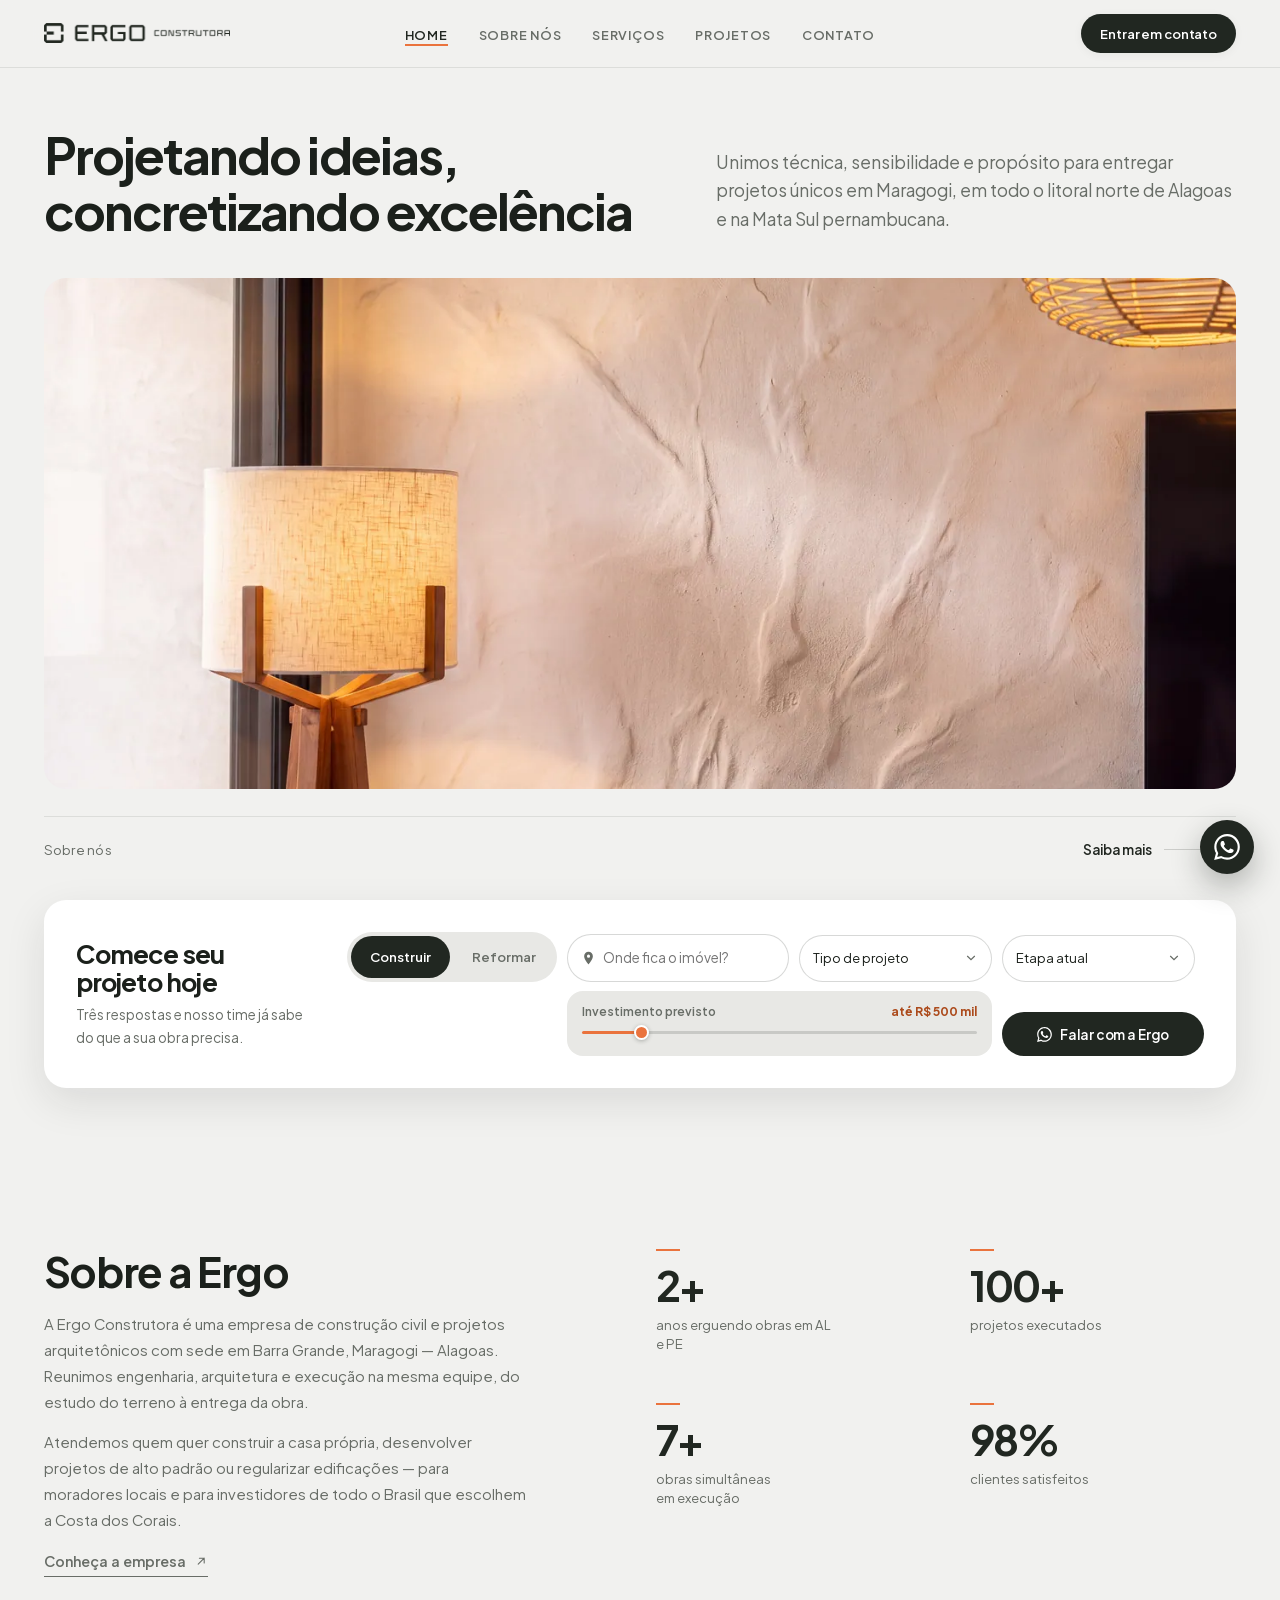
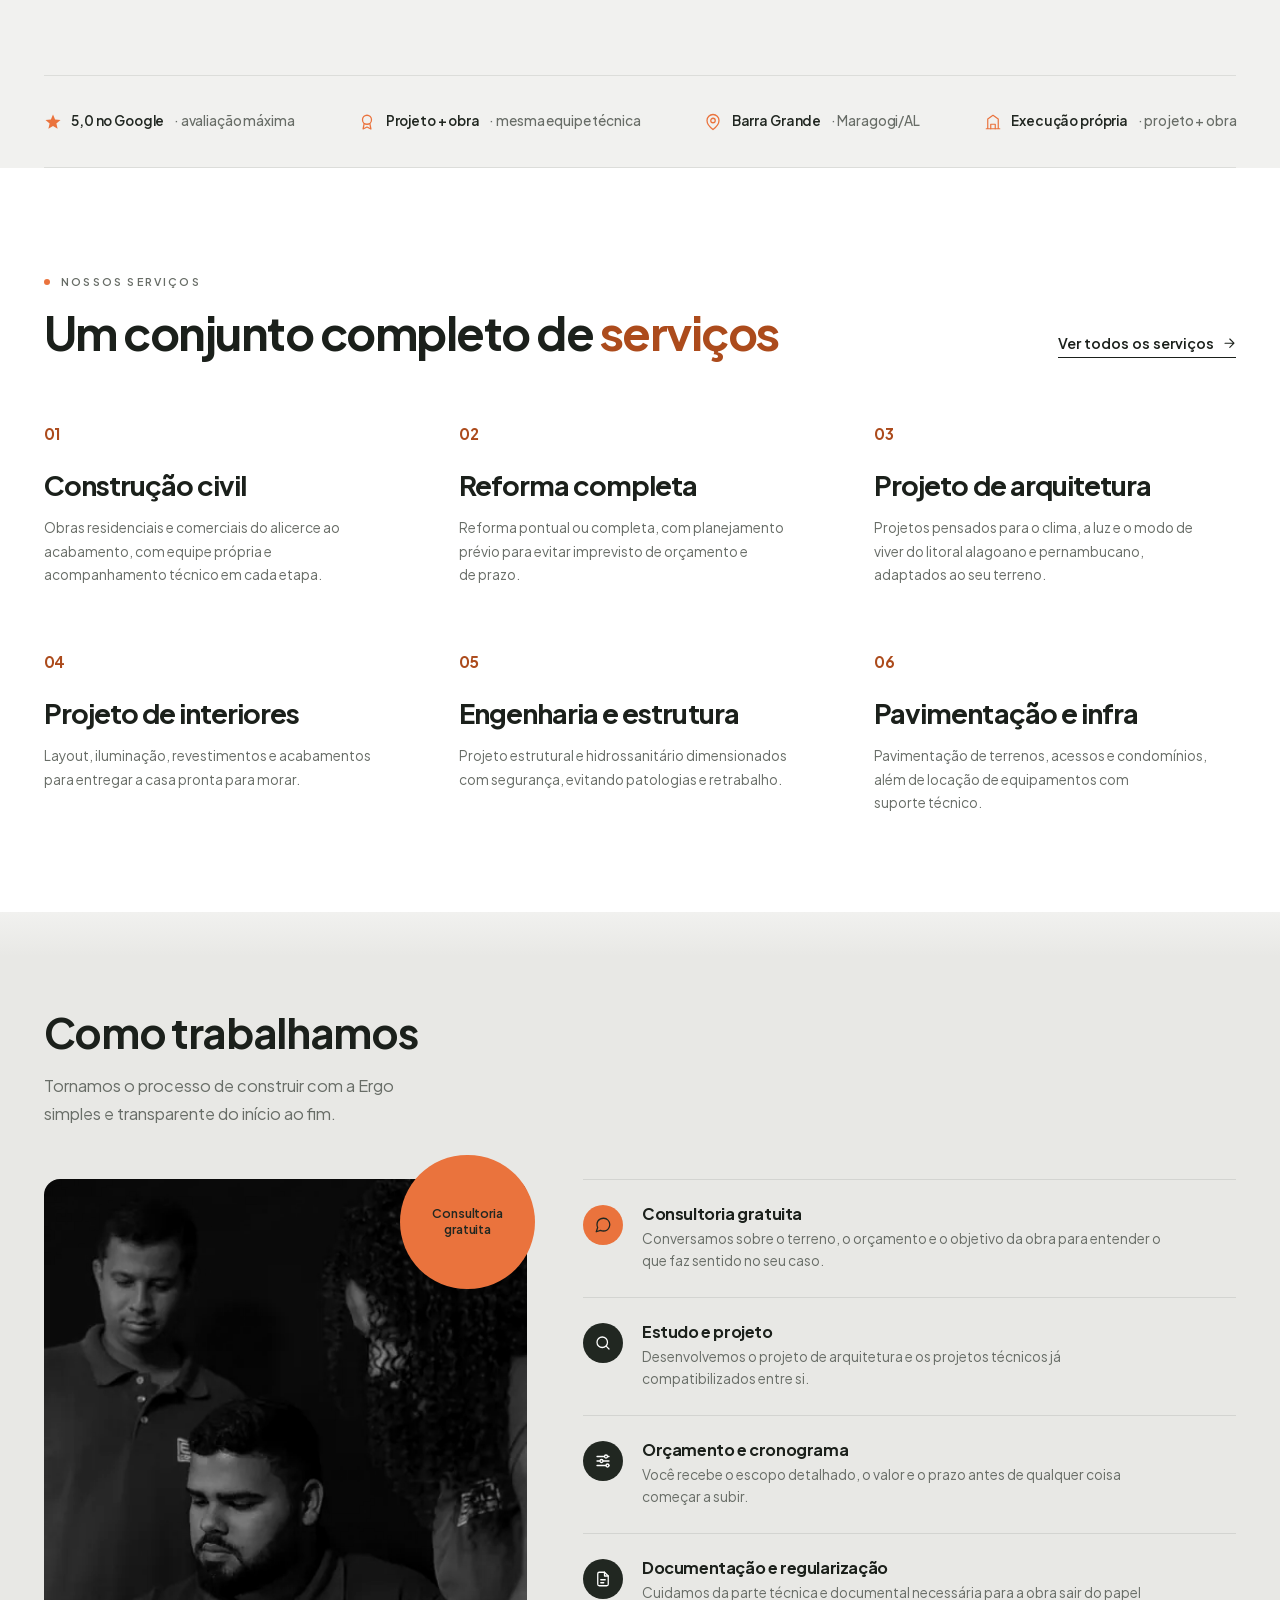
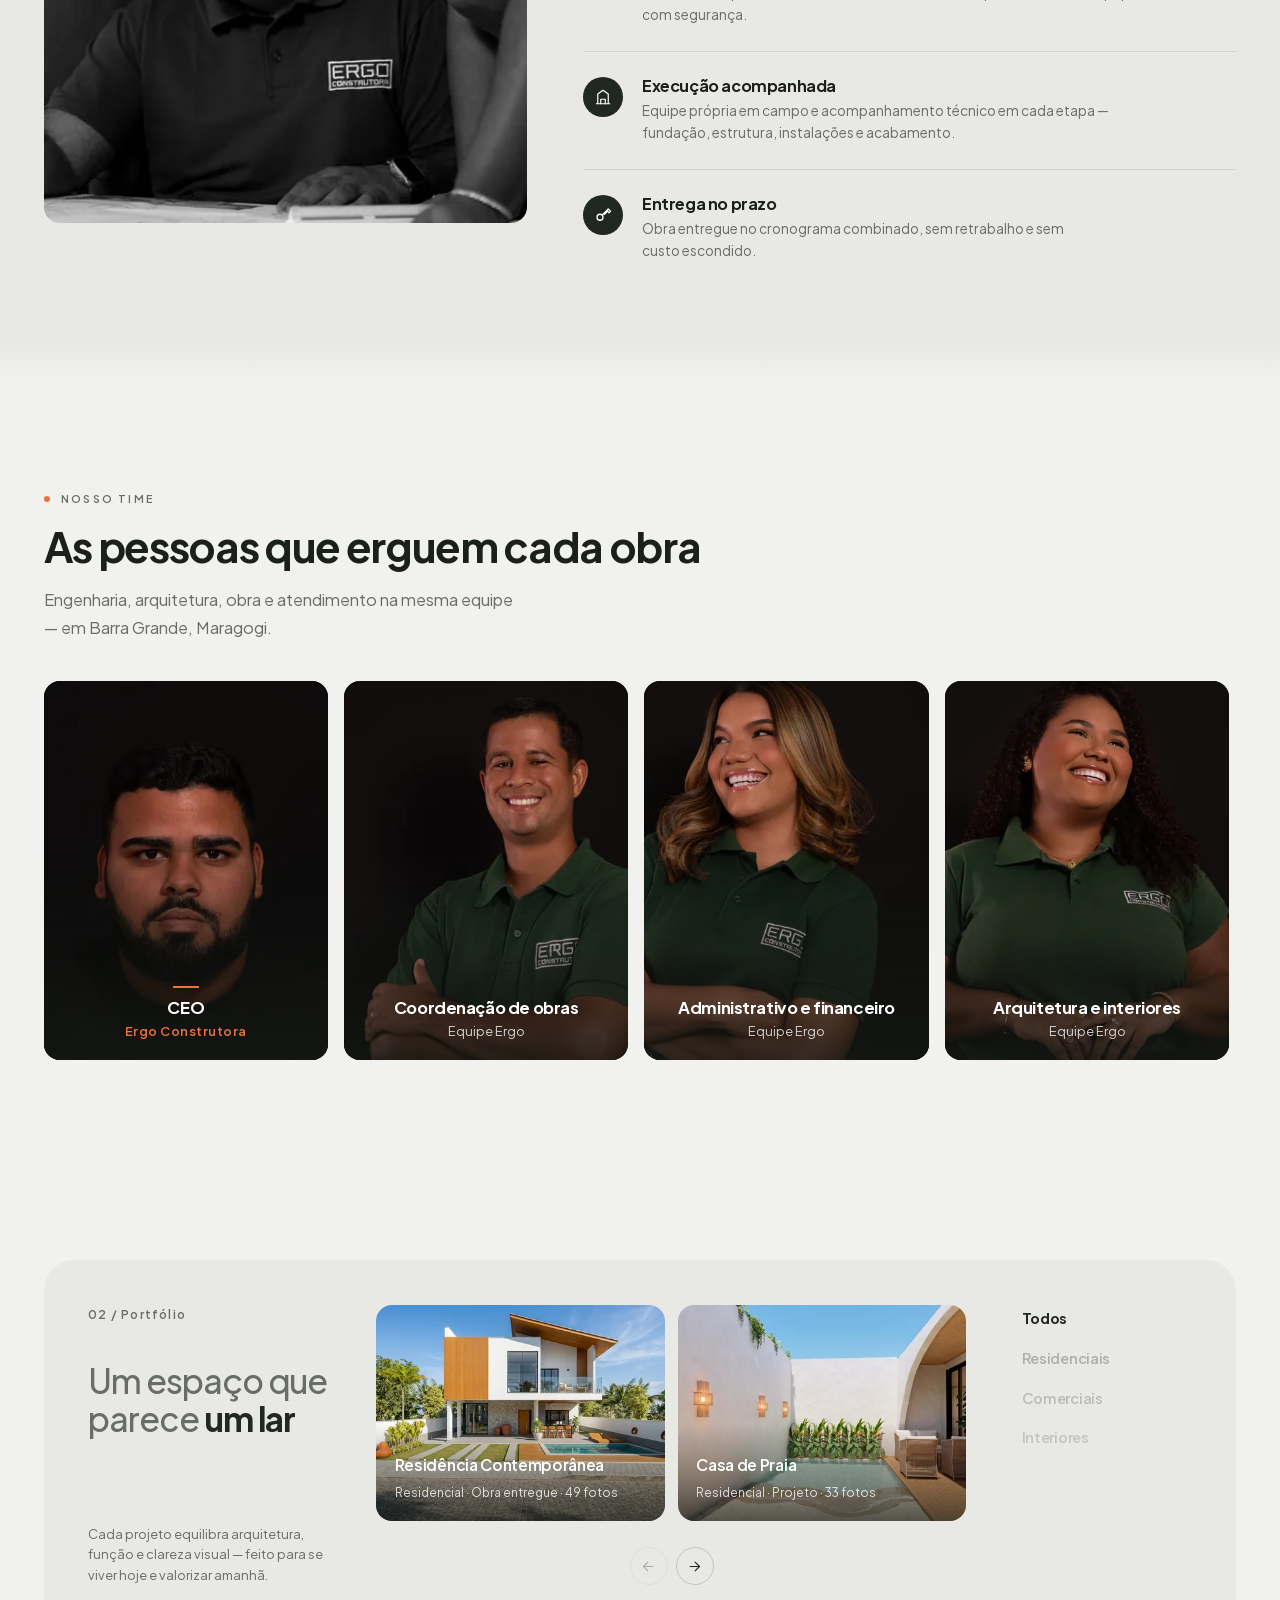
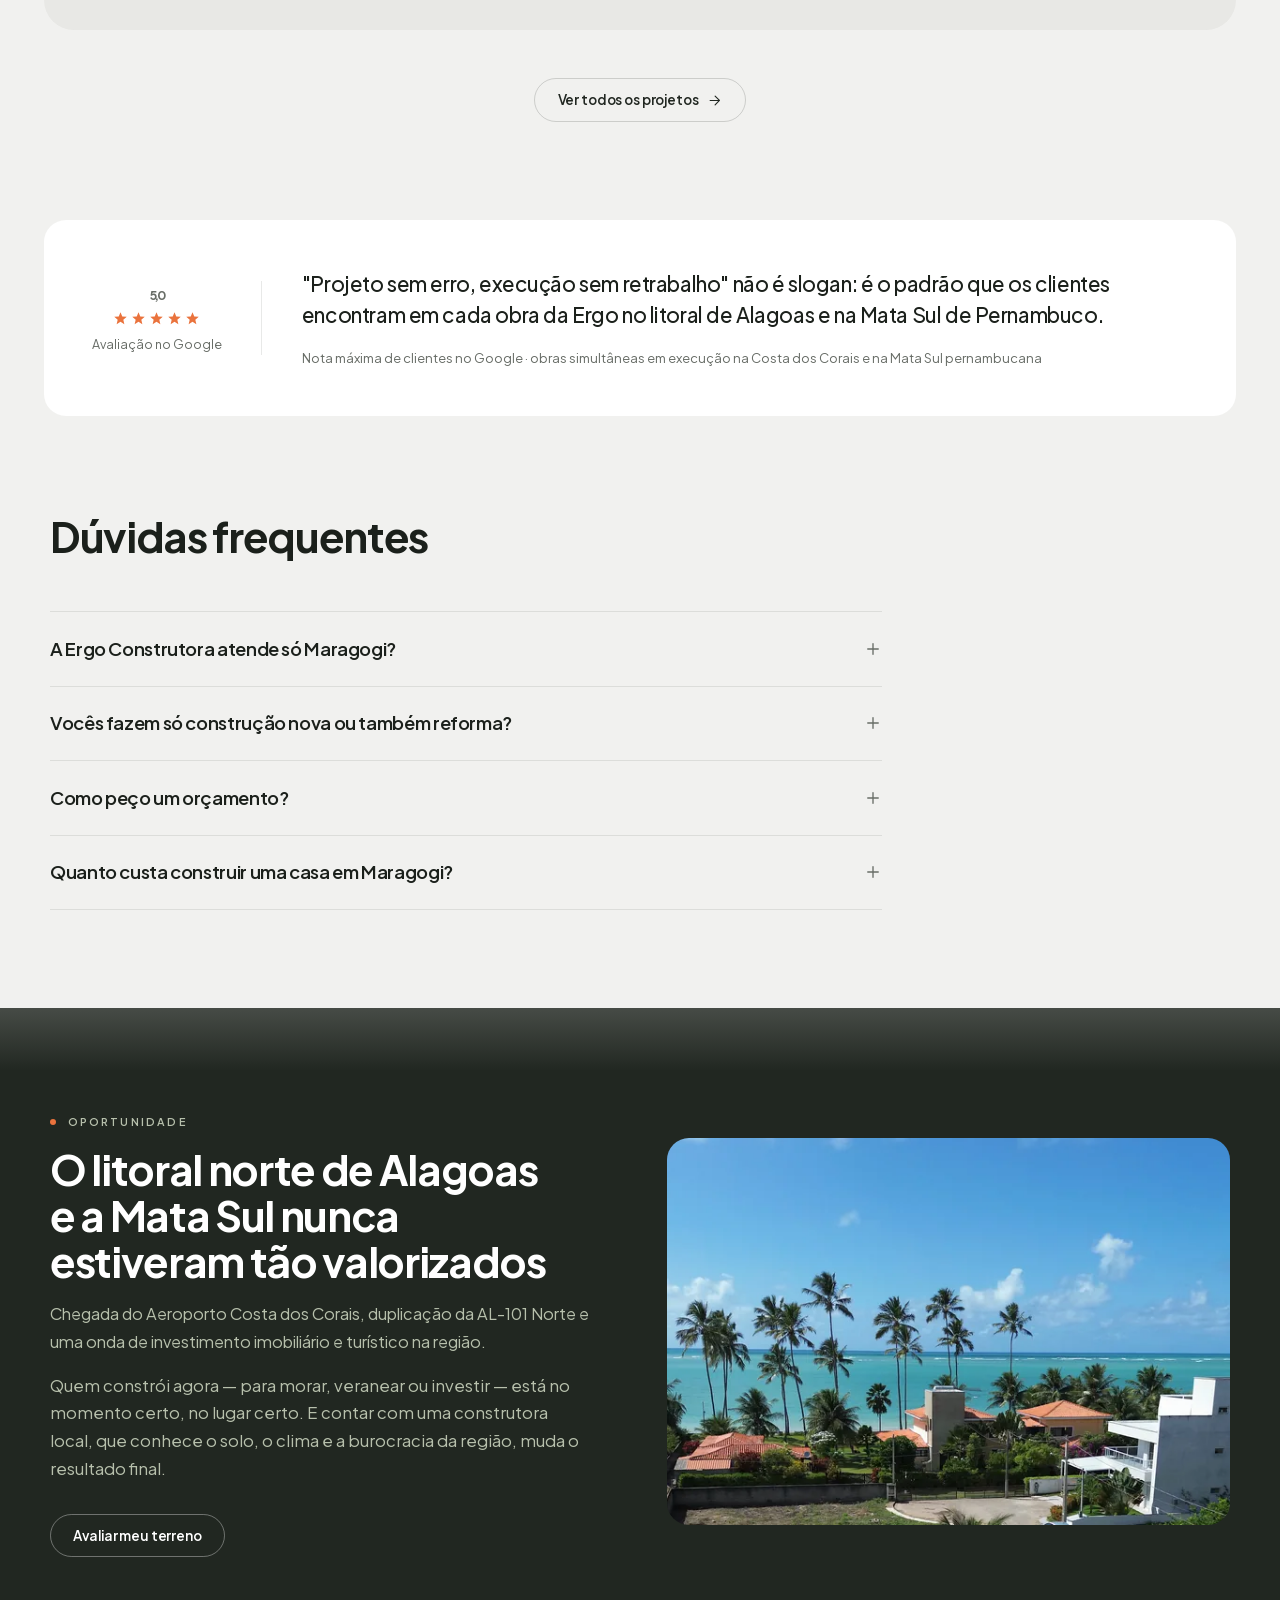
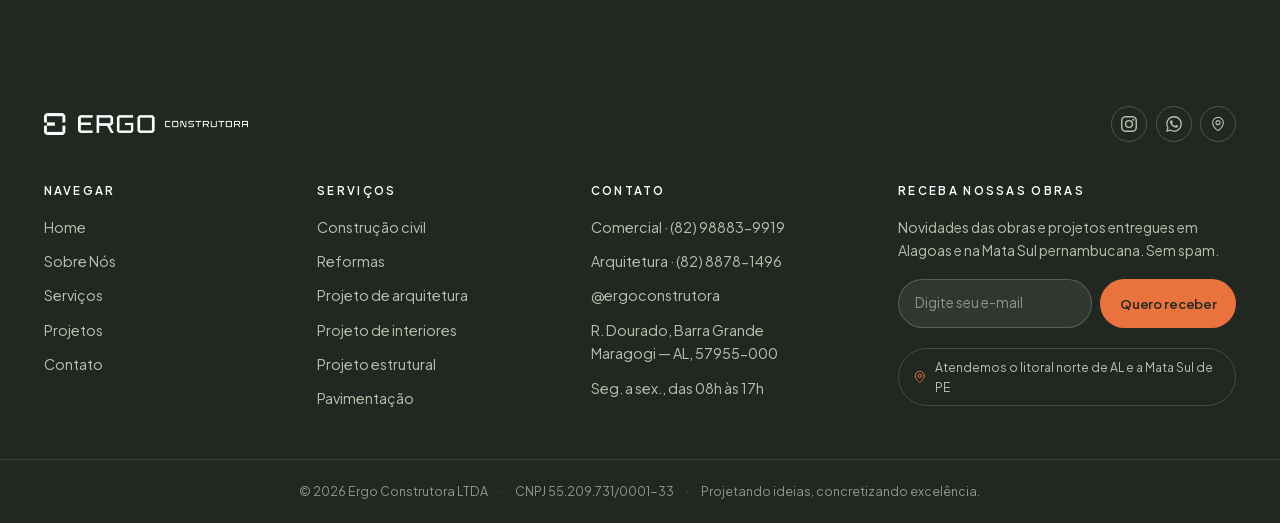
==== site/index.html @ a04a67ca "Site institucional da Ergo Construtora Site estático de 6 páginas (index, projetos, serviços, sobre-" ====
<!DOCTYPE html>
<html lang="pt-BR">
<head>
  <meta charset="utf-8">
  <meta name="viewport" content="width=device-width, initial-scale=1">
  <meta name="theme-color" content="#212721">
  <meta name="author" content="Ergo Construtora LTDA">
  <meta name="robots" content="index, follow, max-image-preview:large">
  <link rel="icon" href="assets/favicon/favicon.ico" sizes="any">
  <link rel="icon" href="assets/favicon/favicon.svg" type="image/svg+xml">
  <link rel="apple-touch-icon" href="assets/favicon/icon-180.png">
  <link rel="manifest" href="site.webmanifest">
  <link rel="preload" href="assets/fonts/jakarta-latin.woff2" as="font" type="font/woff2" crossorigin>
  <link rel="stylesheet" href="assets/css/style.css">
  <title>Ergo Construtora | Construção Civil e Reformas em Maragogi - AL</title>
  <meta name="description" content="Construtora em Maragogi: construção civil, reformas e projetos arquitetônicos no litoral norte de Alagoas e na Mata Sul pernambucana. Peça seu orçamento.">
  <link rel="canonical" href="https://www.ergoconstrutora.com.br/">

  <meta property="og:type" content="website">
  <meta property="og:locale" content="pt_BR">
  <meta property="og:site_name" content="Ergo Construtora">
  <meta property="og:title" content="Ergo Construtora | Construção Civil e Reformas em Maragogi - AL">
  <meta property="og:description" content="Construção civil, reformas e projetos arquitetônicos em Maragogi, na Costa dos Corais e na Mata Sul pernambucana.">
  <meta property="og:url" content="https://www.ergoconstrutora.com.br/">
  <meta property="og:image" content="https://www.ergoconstrutora.com.br/assets/img/og-ergo-construtora.jpg">
  <meta property="og:image:width" content="1200">
  <meta property="og:image:height" content="630">
  <meta name="twitter:card" content="summary_large_image">
  <meta name="twitter:title" content="Ergo Construtora | Construção Civil e Reformas em Maragogi - AL">
  <meta name="twitter:description" content="Construção civil, reformas e projetos em Maragogi, no litoral norte de Alagoas e na Mata Sul pernambucana.">
  <meta name="twitter:image" content="https://www.ergoconstrutora.com.br/assets/img/og-ergo-construtora.jpg">

  <link rel="preload" as="image" fetchpriority="high"
        href="assets/img/hero/hero-principal-2000.webp"
        imagesrcset="assets/img/hero/hero-principal-2000.webp 2000w, assets/img/hero/hero-principal-1400.webp 1400w, assets/img/hero/hero-principal-900.webp 900w"
        imagesizes="100vw">

  <script type="application/ld+json">
  {
    "@context": "https://schema.org",
    "@graph": [
      {
        "@type": "GeneralContractor",
        "@id": "https://www.ergoconstrutora.com.br/#organizacao",
        "name": "Ergo Construtora",
        "legalName": "Ergo Construtora LTDA",
        "alternateName": "Ergo Construtora Maragogi",
        "description": "Construtora em Maragogi/AL especializada em construção civil, reformas, pavimentação e projetos de arquitetura, interiores, estrutural e hidrossanitário no litoral norte de Alagoas e na Mata Sul pernambucana.",
        "url": "https://www.ergoconstrutora.com.br/",
        "logo": "https://www.ergoconstrutora.com.br/assets/img/logo-ergo-verde.png",
        "image": "https://www.ergoconstrutora.com.br/assets/img/og-ergo-construtora.jpg",
        "telephone": "+5582988839919",
        "slogan": "Projetando ideias, concretizando excelência.",
        "priceRange": "$$",
        "currenciesAccepted": "BRL",
        "address": {
          "@type": "PostalAddress",
          "streetAddress": "R. Dourado, Barra Grande",
          "addressLocality": "Maragogi",
          "addressRegion": "AL",
          "postalCode": "57955-000",
          "addressCountry": "BR"
        },
        "geo": { "@type": "GeoCoordinates", "latitude": -8.9846244, "longitude": -35.1926247 },
        "hasMap": "https://www.google.com/maps/place/Ergo+Construtora/@-8.9846244,-35.1926247,17z",
        "openingHoursSpecification": [{
          "@type": "OpeningHoursSpecification",
          "dayOfWeek": ["Monday", "Tuesday", "Wednesday", "Thursday", "Friday"],
          "opens": "08:00", "closes": "17:00"
        }],
        "sameAs": ["https://www.instagram.com/ergoconstrutora/"],
        "areaServed": [
          { "@type": "City", "name": "Maragogi" },
          { "@type": "City", "name": "São Miguel dos Milagres" },
          { "@type": "City", "name": "Japaratinga" },
          { "@type": "City", "name": "Barreiros" },
          { "@type": "City", "name": "São José da Coroa Grande" },
          { "@type": "City", "name": "Tamandaré" },
          { "@type": "AdministrativeArea", "name": "Litoral Norte de Alagoas — Costa dos Corais" },
          { "@type": "AdministrativeArea", "name": "Mata Sul de Pernambuco" }
        ],
        "aggregateRating": { "@type": "AggregateRating", "ratingValue": "5", "reviewCount": "1", "bestRating": "5" },
        "hasOfferCatalog": {
          "@type": "OfferCatalog",
          "name": "Serviços da Ergo Construtora",
          "itemListElement": [
            { "@type": "Offer", "itemOffered": { "@type": "Service", "name": "Construção civil em Maragogi" } },
            { "@type": "Offer", "itemOffered": { "@type": "Service", "name": "Reforma residencial e comercial" } },
            { "@type": "Offer", "itemOffered": { "@type": "Service", "name": "Projeto de arquitetura" } },
            { "@type": "Offer", "itemOffered": { "@type": "Service", "name": "Projeto de interiores" } },
            { "@type": "Offer", "itemOffered": { "@type": "Service", "name": "Projeto estrutural" } },
            { "@type": "Offer", "itemOffered": { "@type": "Service", "name": "Projeto hidrossanitário" } },
            { "@type": "Offer", "itemOffered": { "@type": "Service", "name": "Pavimentação" } },
            { "@type": "Offer", "itemOffered": { "@type": "Service", "name": "Locação de equipamentos" } }
          ]
        }
      },
      {
        "@type": "WebSite",
        "@id": "https://www.ergoconstrutora.com.br/#site",
        "url": "https://www.ergoconstrutora.com.br/",
        "name": "Ergo Construtora",
        "inLanguage": "pt-BR",
        "publisher": { "@id": "https://www.ergoconstrutora.com.br/#organizacao" }
      },
      {
        "@type": "FAQPage",
        "mainEntity": [
          {
            "@type": "Question",
            "name": "A Ergo Construtora atende só Maragogi?",
            "acceptedAnswer": { "@type": "Answer", "text": "Nossa base é em Barra Grande, Maragogi - AL, e atuamos em toda a região do litoral norte de Alagoas e da Mata Sul pernambucana / Costa dos Corais, atendendo moradores locais e investidores de fora do estado." }
          },
          {
            "@type": "Question",
            "name": "Vocês fazem só construção nova ou também reforma?",
            "acceptedAnswer": { "@type": "Answer", "text": "Fazemos os dois: construção civil do zero e reforma (pontual ou completa), além de projetos de arquitetura, interiores, estrutural e hidrossanitário." }
          },
          {
            "@type": "Question",
            "name": "Como peço um orçamento para construir em Maragogi?",
            "acceptedAnswer": { "@type": "Answer", "text": "É só chamar no WhatsApp pelo botão do site ou no Instagram @ergoconstrutora que nosso time comercial atende diretamente, sem intermediários." }
          }
        ]
      }
    ]
  }
  </script>
</head>

<body>
  <svg xmlns="http://www.w3.org/2000/svg" style="display:none" aria-hidden="true" focusable="false">
  <symbol id="i-wa" viewBox="0 0 24 24"><path fill="currentColor" d="M17.47 14.38c-.3-.15-1.75-.86-2.02-.96-.27-.1-.47-.15-.67.15-.2.3-.77.96-.94 1.16-.17.2-.35.22-.64.07-.3-.15-1.25-.46-2.39-1.47-.88-.79-1.48-1.76-1.65-2.06-.17-.3-.02-.46.13-.61.13-.13.3-.35.45-.52.15-.17.2-.3.3-.5.1-.2.05-.37-.02-.52-.08-.15-.67-1.6-.92-2.2-.24-.58-.49-.5-.67-.51h-.57c-.2 0-.52.07-.79.37-.27.3-1.04 1.01-1.04 2.47s1.06 2.86 1.21 3.06c.15.2 2.1 3.2 5.08 4.49.71.3 1.26.49 1.69.63.71.22 1.36.19 1.87.12.57-.09 1.75-.72 2-1.41.25-.69.25-1.28.17-1.41-.07-.13-.27-.2-.57-.35M12.05 21.8h-.02a9.8 9.8 0 0 1-4.99-1.37l-.36-.21-3.71.97.99-3.62-.23-.37a9.79 9.79 0 0 1-1.5-5.22c0-5.4 4.4-9.8 9.82-9.8 2.62 0 5.08 1.03 6.93 2.88a9.74 9.74 0 0 1 2.87 6.93c0 5.41-4.4 9.81-9.8 9.81M20.52 3.45A11.68 11.68 0 0 0 12.05 0C5.55 0 .27 5.28.26 11.77c0 2.07.54 4.1 1.57 5.88L.16 24l6.5-1.7a11.74 11.74 0 0 0 5.39 1.37h.01c6.5 0 11.78-5.28 11.79-11.77 0-3.15-1.22-6.1-3.44-8.33"/></symbol>
  <symbol id="i-ig" viewBox="0 0 24 24"><path fill="currentColor" d="M12 2.16c3.2 0 3.58.01 4.85.07 1.17.05 1.8.25 2.23.41.56.22.96.48 1.38.9.42.42.68.82.9 1.38.16.42.36 1.06.41 2.23.06 1.27.07 1.65.07 4.85s-.01 3.58-.07 4.85c-.05 1.17-.25 1.8-.41 2.23-.22.56-.48.96-.9 1.38-.42.42-.82.68-1.38.9-.42.16-1.06.36-2.23.41-1.27.06-1.65.07-4.85.07s-3.58-.01-4.85-.07c-1.17-.05-1.8-.25-2.23-.41-.56-.22-.96-.48-1.38-.9-.42-.42-.68-.82-.9-1.38-.16-.42-.36-1.06-.41-2.23-.06-1.27-.07-1.65-.07-4.85s.01-3.58.07-4.85c.05-1.17.25-1.8.41-2.23.22-.56.48-.96.9-1.38.42-.42.82-.68 1.38-.9.42-.16 1.06-.36 2.23-.41 1.27-.06 1.65-.07 4.85-.07M12 0C8.74 0 8.33.01 7.05.07c-1.28.06-2.15.26-2.91.56-.79.3-1.46.72-2.13 1.38A5.9 5.9 0 0 0 .63 4.14c-.3.76-.5 1.63-.56 2.91C.01 8.33 0 8.74 0 12s.01 3.67.07 4.95c.06 1.28.26 2.15.56 2.91.3.79.72 1.46 1.38 2.13a5.9 5.9 0 0 0 2.13 1.38c.76.3 1.63.5 2.91.56C8.33 23.99 8.74 24 12 24s3.67-.01 4.95-.07c1.28-.06 2.15-.26 2.91-.56.79-.3 1.46-.72 2.13-1.38a5.9 5.9 0 0 0 1.38-2.13c.3-.76.5-1.63.56-2.91.06-1.28.07-1.69.07-4.95s-.01-3.67-.07-4.95c-.06-1.28-.26-2.15-.56-2.91a5.9 5.9 0 0 0-1.38-2.13A5.9 5.9 0 0 0 19.86.63c-.76-.3-1.63-.5-2.91-.56C15.67.01 15.26 0 12 0m0 5.84a6.16 6.16 0 1 0 0 12.32 6.16 6.16 0 0 0 0-12.32m0 10.16a4 4 0 1 1 0-8 4 4 0 0 1 0 8m7.85-10.4a1.44 1.44 0 1 1-2.88 0 1.44 1.44 0 0 1 2.88 0"/></symbol>
  <symbol id="i-pin" viewBox="0 0 24 24" fill="none" stroke="currentColor" stroke-width="1.7" stroke-linecap="round" stroke-linejoin="round"><path d="M20 10c0 6-8 12-8 12s-8-6-8-12a8 8 0 0 1 16 0Z"/><circle cx="12" cy="10" r="3"/></symbol>
  <symbol id="i-fone" viewBox="0 0 24 24" fill="none" stroke="currentColor" stroke-width="1.7" stroke-linecap="round" stroke-linejoin="round"><path d="M22 16.9v3a2 2 0 0 1-2.2 2 19.8 19.8 0 0 1-8.6-3.1 19.5 19.5 0 0 1-6-6A19.8 19.8 0 0 1 2.1 4.2 2 2 0 0 1 4.1 2h3a2 2 0 0 1 2 1.7c.1 1 .4 1.9.7 2.8a2 2 0 0 1-.5 2.1L8.1 9.9a16 16 0 0 0 6 6l1.3-1.3a2 2 0 0 1 2.1-.4c.9.3 1.8.6 2.8.7a2 2 0 0 1 1.7 2Z"/></symbol>
  <symbol id="i-clock" viewBox="0 0 24 24" fill="none" stroke="currentColor" stroke-width="1.7" stroke-linecap="round" stroke-linejoin="round"><circle cx="12" cy="12" r="9"/><path d="M12 7v5l3 2"/></symbol>
  <symbol id="i-star" viewBox="0 0 24 24"><path fill="currentColor" d="m12 17.3-6.16 3.7 1.64-7L2 9.24l7.19-.61L12 2l2.81 6.63 7.19.61-5.48 4.76 1.64 7z"/></symbol>
  <symbol id="i-check" viewBox="0 0 24 24" fill="none" stroke="currentColor" stroke-width="2" stroke-linecap="round" stroke-linejoin="round"><path d="M20 6 9 17l-5-5"/></symbol>
  <symbol id="i-arrow" viewBox="0 0 24 24" fill="none" stroke="currentColor" stroke-width="1.8" stroke-linecap="round" stroke-linejoin="round"><path d="M5 12h14m-6-7 7 7-7 7"/></symbol>
  <symbol id="i-arrow-up" viewBox="0 0 24 24" fill="none" stroke="currentColor" stroke-width="1.8" stroke-linecap="round" stroke-linejoin="round"><path d="M7 17 17 7M9 7h8v8"/></symbol>
  <symbol id="i-left" viewBox="0 0 24 24" fill="none" stroke="currentColor" stroke-width="1.8" stroke-linecap="round" stroke-linejoin="round"><path d="M19 12H5m6-7-7 7 7 7"/></symbol>
  <symbol id="i-right" viewBox="0 0 24 24" fill="none" stroke="currentColor" stroke-width="1.8" stroke-linecap="round" stroke-linejoin="round"><path d="M5 12h14m-6-7 7 7-7 7"/></symbol>
  <symbol id="i-close" viewBox="0 0 24 24" fill="none" stroke="currentColor" stroke-width="1.8" stroke-linecap="round"><path d="M18 6 6 18M6 6l12 12"/></symbol>
  <symbol id="i-plus" viewBox="0 0 24 24" fill="none" stroke="currentColor" stroke-width="1.8" stroke-linecap="round"><path d="M12 5v14M5 12h14"/></symbol>
  <symbol id="i-obra" viewBox="0 0 24 24" fill="none" stroke="currentColor" stroke-width="1.6" stroke-linecap="round" stroke-linejoin="round"><path d="M3 21h18M5 21V8l7-5 7 5v13"/><path d="M9 21v-6h6v6"/></symbol>
  <symbol id="i-reforma" viewBox="0 0 24 24" fill="none" stroke="currentColor" stroke-width="1.6" stroke-linecap="round" stroke-linejoin="round"><path d="M14.7 6.3a4 4 0 0 1 5.3 5.3l-8.4 8.4-4-4Z"/><path d="m3 21 3-1-2-2Z"/><path d="m15 9 1.5 1.5"/></symbol>
  <symbol id="i-arq" viewBox="0 0 24 24" fill="none" stroke="currentColor" stroke-width="1.6" stroke-linecap="round" stroke-linejoin="round"><path d="M3 20h18M6 20V9l6-5 6 5v11"/><path d="M10 20v-5h4v5M9 12h6"/></symbol>
  <symbol id="i-interior" viewBox="0 0 24 24" fill="none" stroke="currentColor" stroke-width="1.6" stroke-linecap="round" stroke-linejoin="round"><path d="M4 18v-6a2 2 0 0 1 2-2h12a2 2 0 0 1 2 2v6"/><path d="M2 18h20M6 10V7a2 2 0 0 1 2-2h8a2 2 0 0 1 2 2v3M6 18v2M18 18v2"/></symbol>
  <symbol id="i-estrutura" viewBox="0 0 24 24" fill="none" stroke="currentColor" stroke-width="1.6" stroke-linecap="round" stroke-linejoin="round"><path d="M4 21V6l8-3 8 3v15"/><path d="M4 11h16M4 16h16M12 3v18"/></symbol>
  <symbol id="i-agua" viewBox="0 0 24 24" fill="none" stroke="currentColor" stroke-width="1.6" stroke-linecap="round" stroke-linejoin="round"><path d="M12 2.7s6 6.3 6 10.3a6 6 0 0 1-12 0c0-4 6-10.3 6-10.3Z"/></symbol>
  <symbol id="i-pav" viewBox="0 0 24 24" fill="none" stroke="currentColor" stroke-width="1.6" stroke-linecap="round" stroke-linejoin="round"><path d="M3 8h18M3 16h18M3 4v16M21 4v16M9 8v8M15 8v8"/></symbol>
  <symbol id="i-maq" viewBox="0 0 24 24" fill="none" stroke="currentColor" stroke-width="1.6" stroke-linecap="round" stroke-linejoin="round"><circle cx="6" cy="18" r="2.5"/><circle cx="17" cy="18" r="2.5"/><path d="M4 15V9h6l3 6M10 9l4-5 4 3-3 4"/></symbol>
  <symbol id="i-mail" viewBox="0 0 24 24" fill="none" stroke="currentColor" stroke-width="1.7" stroke-linecap="round" stroke-linejoin="round"><rect x="3" y="5" width="18" height="14" rx="2"/><path d="m3 7 9 6 9-6"/></symbol>
  <symbol id="i-award" viewBox="0 0 24 24" fill="none" stroke="currentColor" stroke-width="1.7" stroke-linecap="round" stroke-linejoin="round"><circle cx="12" cy="9" r="6"/><path d="m8.2 14.3-1.4 7 5.2-2.6 5.2 2.6-1.4-7"/></symbol>
  <symbol id="i-pin-solid" viewBox="0 0 24 24"><path fill="currentColor" d="M12 2a7 7 0 0 0-7 7c0 5.25 7 13 7 13s7-7.75 7-13a7 7 0 0 0-7-7Zm0 9.5A2.5 2.5 0 1 1 12 6.5a2.5 2.5 0 0 1 0 5Z"/></symbol>
  <symbol id="i-chat" viewBox="0 0 24 24" fill="none" stroke="currentColor" stroke-width="1.7" stroke-linecap="round" stroke-linejoin="round"><path d="M21 11.5a8.4 8.4 0 0 1-.9 3.8 8.5 8.5 0 0 1-7.6 4.7 8.4 8.4 0 0 1-3.8-.9L3 21l1.9-5.7a8.4 8.4 0 0 1-.9-3.8 8.5 8.5 0 0 1 4.7-7.6 8.4 8.4 0 0 1 3.8-.9h.5a8.5 8.5 0 0 1 8 8v.5Z"/></symbol>
  <symbol id="i-search" viewBox="0 0 24 24" fill="none" stroke="currentColor" stroke-width="1.7" stroke-linecap="round"><circle cx="11" cy="11" r="7"/><path d="m20 20-3.5-3.5"/></symbol>
  <symbol id="i-sliders" viewBox="0 0 24 24" fill="none" stroke="currentColor" stroke-width="1.7" stroke-linecap="round"><path d="M4 6h10M18 6h2M4 12h4M12 12h8M4 18h12M20 18h0"/><circle cx="16" cy="6" r="2"/><circle cx="10" cy="12" r="2"/><circle cx="18" cy="18" r="2"/></symbol>
  <symbol id="i-doc" viewBox="0 0 24 24" fill="none" stroke="currentColor" stroke-width="1.7" stroke-linecap="round" stroke-linejoin="round"><path d="M14 3H7a2 2 0 0 0-2 2v14a2 2 0 0 0 2 2h10a2 2 0 0 0 2-2V8Z"/><path d="M14 3v5h5M9 13h6M9 17h4"/></symbol>
  <symbol id="i-key" viewBox="0 0 24 24" fill="none" stroke="currentColor" stroke-width="1.7" stroke-linecap="round" stroke-linejoin="round"><circle cx="8" cy="15" r="4"/><path d="m11 12 8-8 3 3-2 2-2-2-4 4"/></symbol>
  <symbol id="i-tools" viewBox="0 0 24 24" fill="none" stroke="currentColor" stroke-width="1.7" stroke-linecap="round" stroke-linejoin="round"><path d="M14.7 6.3a4 4 0 1 0 5 5L21 9l-2-6-3 3Z"/><path d="m13 10-8 8a2 2 0 1 0 3 3l8-8"/></symbol>
</svg>
  <a class="skip" href="#conteudo">Ir para o conteúdo</a>

  <div class="shell">
    <header class="header">
    <div class="wrap-wide header__inner">
      <a class="header__logo" href="index.html" aria-label="Ergo Construtora — página inicial">
        <img class="logo-dark" src="assets/img/logo-ergo-verde.webp" alt="Ergo Construtora" width="800" height="86">
        <img class="logo-light" src="assets/img/logo-ergo-branco.webp" alt="" aria-hidden="true" width="800" height="86">
      </a>
      <nav class="nav" aria-label="Navegação principal">
        <ul style="display:contents">
          <li><a href="index.html" aria-current="page">Home</a></li>
          <li><a href="sobre-nos.html">Sobre Nós</a></li>
          <li><a href="servicos.html">Serviços</a></li>
          <li><a href="projetos.html">Projetos</a></li>
          <li><a href="contato.html">Contato</a></li>
        </ul>
      </nav>
      <div class="header__actions">
        <a class="btn btn--light btn--sm" href="https://wa.me/5582988839919?text=Ol%C3%A1!%20Vim%20pelo%20site%20da%20Ergo%20Construtora%20e%20quero%20falar%20sobre%20um%20projeto." target="_blank" rel="noopener">Entrar em contato</a>
        <button class="burger" type="button" aria-expanded="false" aria-controls="menu-mobile" aria-label="Abrir menu">
          <span></span><span></span><span></span>
        </button>
      </div>
    </div>
  </header>

  <div class="mobile-menu" id="menu-mobile">
    <button class="mobile-menu__close" type="button" aria-label="Fechar menu"><svg aria-hidden="true"><use href="#i-close"></use></svg></button>
    <nav aria-label="Navegação mobile">
      <ul>
        <li><a href="index.html" aria-current="page">Home</a></li>
        <li><a href="sobre-nos.html">Sobre Nós</a></li>
        <li><a href="servicos.html">Serviços</a></li>
        <li><a href="projetos.html">Projetos</a></li>
        <li><a href="contato.html">Contato</a></li>
        <li><a class="btn btn--light" href="https://wa.me/5582988839919" target="_blank" rel="noopener"><svg aria-hidden="true"><use href="#i-wa"></use></svg> Falar no WhatsApp</a></li>
      </ul>
    </nav>
    <div class="mobile-menu__meta">
      <a href="tel:+5582988839919">(82) 98883-9919</a>
      <span>R. Dourado, Barra Grande — Maragogi/AL</span>
      <span>Seg. a sex., 08h às 17h</span>
    </div>
  </div>

    <main id="conteudo">

      <!-- ============ HERO (formato do mockup) ============ -->
      <section class="hero4">
        <div class="wrap-wide">
          <div class="hero4__top">
            <h1>Projetando ideias,<br>concretizando excelência</h1>
            <p>Unimos técnica, sensibilidade e propósito para entregar projetos únicos em Maragogi, em todo o litoral norte de Alagoas e na Mata Sul pernambucana.</p>
          </div>

          <div class="hero4__media">
            <img src="assets/img/hero/hero-principal-2000.webp" srcset="assets/img/hero/hero-principal-2000.webp 2000w, assets/img/hero/hero-principal-1400.webp 1400w, assets/img/hero/hero-principal-900.webp 900w" sizes="100vw" width="2000" height="1116" alt="Ambiente de alto padrão executado pela Ergo Construtora em Maragogi, litoral norte de Alagoas" fetchpriority="high" decoding="async">
          </div>

          <div class="hero4__foot">
            <span>Sobre nós</span>
            <a class="hero4__more" href="sobre-nos.html">Saiba mais <i aria-hidden="true"></i></a>
          </div>
        </div>
      </section>

      <!-- ============ BRIEFING RÁPIDO ============ -->
      <section class="section--sm" style="padding-top:0">
        <div class="wrap-wide">
          <div class="brief" data-reveal>
            <div class="brief__head">
              <h2>Comece seu projeto hoje</h2>
              <p>Três respostas e nosso time já sabe do que a sua obra precisa.</p>
            </div>

            <form class="brief__form" id="briefing">
              <div class="brief__tabs" role="group" aria-label="Tipo de obra">
                <button type="button" data-tab="Construir" aria-pressed="true">Construir</button>
                <button type="button" data-tab="Reformar" aria-pressed="false">Reformar</button>
              </div>

              <div class="sfield sfield--pin">
                <svg aria-hidden="true"><use href="#i-pin-solid"></use></svg>
                <label class="sr-only" for="b-local">Onde fica o imóvel</label>
                <input type="text" id="b-local" name="local" placeholder="Onde fica o imóvel?" autocomplete="off">
              </div>

              <div class="sfield">
                <label class="sr-only" for="b-tipo">Tipo de projeto</label>
                <select id="b-tipo" name="tipo">
                  <option value="">Tipo de projeto</option>
                  <option>Casa residencial</option>
                  <option>Casa de praia / veraneio</option>
                  <option>Imóvel para investimento</option>
                  <option>Projeto comercial</option>
                  <option>Projeto de interiores</option>
                  <option>Pavimentação / infra</option>
                </select>
              </div>

              <div class="sfield">
                <label class="sr-only" for="b-etapa">Etapa atual</label>
                <select id="b-etapa" name="etapa">
                  <option value="">Etapa atual</option>
                  <option>Só tenho o terreno</option>
                  <option>Projeto pronto</option>
                  <option>Obra em andamento</option>
                  <option>Ainda estou avaliando</option>
                </select>
              </div>

              <div class="range">
                <div class="range__labels">
                  <span>Investimento previsto</span>
                  <b id="b-valor-label">até R$ 500 mil</b>
                </div>
                <input type="range" id="b-valor" name="valor" min="100" max="3000" step="100" value="500"
                       aria-label="Investimento previsto, em milhares de reais">
              </div>

              <button class="btn btn--dark" type="submit">
                <svg aria-hidden="true"><use href="#i-wa"></use></svg> Falar com a Ergo
              </button>
            </form>
          </div>
        </div>
      </section>

      <!-- ============ SOBRE NÓS + NÚMEROS ============ -->
      <section class="section">
        <div class="wrap-wide">
          <div class="about">
            <div class="about__text" data-reveal>
              <h2>Sobre a Ergo</h2>
              <p class="mt-1">A Ergo Construtora é uma empresa de construção civil e projetos arquitetônicos com sede em Barra Grande, Maragogi — Alagoas. Reunimos engenharia, arquitetura e execução na mesma equipe, do estudo do terreno à entrega da obra.</p>
              <p>Atendemos quem quer construir a casa própria, desenvolver projetos de alto padrão ou regularizar edificações — para moradores locais e para investidores de todo o Brasil que escolhem a Costa dos Corais.</p>
              <p class="mt-1"><a class="link-u" href="sobre-nos.html">Conheça a empresa <svg aria-hidden="true"><use href="#i-arrow-up"></use></svg></a></p>
            </div>

            <div class="numbers" data-stagger>
              <div>
                <p class="numbers__n"><span data-count="2" data-suffix="+">2+</span></p>
                <p class="numbers__l">anos erguendo obras em AL e PE</p>
              </div>
              <div>
                <p class="numbers__n"><span data-count="100" data-suffix="+">100+</span></p>
                <p class="numbers__l">projetos executados</p>
              </div>
              <div>
                <p class="numbers__n"><span data-count="7" data-suffix="+">7+</span></p>
                <p class="numbers__l">obras simultâneas em execução</p>
              </div>
              <div>
                <p class="numbers__n"><span data-count="98" data-suffix="%">98%</span></p>
                <p class="numbers__l">clientes satisfeitos</p>
              </div>
            </div>
          </div>
        </div>
      </section>

      <!-- ============ CREDENCIAIS ============ -->
      <section class="section--sm" style="padding-block:0">
        <div class="wrap-wide">
          <div class="creds" data-stagger>
            <p class="cred"><svg aria-hidden="true"><use href="#i-star"></use></svg> 5,0 no Google <span>· avaliação máxima</span></p>
            <p class="cred"><svg aria-hidden="true"><use href="#i-award"></use></svg> Projeto + obra <span>· mesma equipe técnica</span></p>
            <p class="cred"><svg aria-hidden="true"><use href="#i-pin"></use></svg> Barra Grande <span>· Maragogi/AL</span></p>
            <p class="cred"><svg aria-hidden="true"><use href="#i-obra"></use></svg> Execução própria <span>· projeto + obra</span></p>
          </div>
        </div>
      </section>

      <!-- ============ SERVIÇOS (GRADE NUMERADA) ============ -->
      <section class="section section--white">
        <div class="wrap-wide">
          <div class="svc-head" data-reveal>
            <div>
              <p class="eyebrow">Nossos serviços</p>
              <h2>Um conjunto completo de <em>serviços</em></h2>
            </div>
            <a class="link-u" href="servicos.html">Ver todos os serviços <svg aria-hidden="true"><use href="#i-arrow"></use></svg></a>
          </div>

          <div class="svc-grid" data-stagger>
            <a class="svc-item" href="servicos.html#construcao-civil">
              <span class="svc-item__num">01</span>
              <h3>Construção civil</h3>
              <p>Obras residenciais e comerciais do alicerce ao acabamento, com equipe própria e acompanhamento técnico em cada etapa.</p>
            </a>
            <a class="svc-item" href="servicos.html#reforma">
              <span class="svc-item__num">02</span>
              <h3>Reforma completa</h3>
              <p>Reforma pontual ou completa, com planejamento prévio para evitar imprevisto de orçamento e de prazo.</p>
            </a>
            <a class="svc-item" href="servicos.html#projeto-arquitetura">
              <span class="svc-item__num">03</span>
              <h3>Projeto de arquitetura</h3>
              <p>Projetos pensados para o clima, a luz e o modo de viver do litoral alagoano e pernambucano, adaptados ao seu terreno.</p>
            </a>
            <a class="svc-item" href="servicos.html#projeto-interiores">
              <span class="svc-item__num">04</span>
              <h3>Projeto de interiores</h3>
              <p>Layout, iluminação, revestimentos e acabamentos para entregar a casa pronta para morar.</p>
            </a>
            <a class="svc-item" href="servicos.html#projeto-estrutural">
              <span class="svc-item__num">05</span>
              <h3>Engenharia e estrutura</h3>
              <p>Projeto estrutural e hidrossanitário dimensionados com segurança, evitando patologias e retrabalho.</p>
            </a>
            <a class="svc-item" href="servicos.html#pavimentacao">
              <span class="svc-item__num">06</span>
              <h3>Pavimentação e infra</h3>
              <p>Pavimentação de terrenos, acessos e condomínios, além de locação de equipamentos com suporte técnico.</p>
            </a>
          </div>
        </div>
      </section>

      <!-- ============ COMO TRABALHAMOS ============ -->
      <section class="section section--soft">
        <div class="wrap-wide">
          <div class="sec-head" data-reveal>
            <h2>Como trabalhamos</h2>
            <p class="lead mt-1" style="max-width:34ch">Tornamos o processo de construir com a Ergo simples e transparente do início ao fim.</p>
          </div>

          <div class="how">
            <div class="how__figure bw" data-reveal>
              <div class="how__media">
                <img src="assets/img/equipe/equipe-processo-1000.webp" srcset="assets/img/equipe/equipe-processo-1000.webp 1000w, assets/img/equipe/equipe-processo-700.webp 700w, assets/img/equipe/equipe-processo-450.webp 450w" sizes="(min-width: 64rem) 32vw, 92vw" width="1000" height="1333" alt="Equipe da Ergo Construtora analisando o projeto de uma obra em Maragogi" loading="lazy" decoding="async">
              </div>
              <p class="how__seal">Consultoria<br>gratuita</p>
            </div>

            <ul class="steps-list" data-stagger>
              <li>
                <span class="steps-list__ic"><svg aria-hidden="true"><use href="#i-chat"></use></svg></span>
                <div>
                  <h3>Consultoria gratuita</h3>
                  <p>Conversamos sobre o terreno, o orçamento e o objetivo da obra para entender o que faz sentido no seu caso.</p>
                </div>
              </li>
              <li>
                <span class="steps-list__ic"><svg aria-hidden="true"><use href="#i-search"></use></svg></span>
                <div>
                  <h3>Estudo e projeto</h3>
                  <p>Desenvolvemos o projeto de arquitetura e os projetos técnicos já compatibilizados entre si.</p>
                </div>
              </li>
              <li>
                <span class="steps-list__ic"><svg aria-hidden="true"><use href="#i-sliders"></use></svg></span>
                <div>
                  <h3>Orçamento e cronograma</h3>
                  <p>Você recebe o escopo detalhado, o valor e o prazo antes de qualquer coisa começar a subir.</p>
                </div>
              </li>
              <li>
                <span class="steps-list__ic"><svg aria-hidden="true"><use href="#i-doc"></use></svg></span>
                <div>
                  <h3>Documentação e regularização</h3>
                  <p>Cuidamos da parte técnica e documental necessária para a obra sair do papel com segurança.</p>
                </div>
              </li>
              <li>
                <span class="steps-list__ic"><svg aria-hidden="true"><use href="#i-obra"></use></svg></span>
                <div>
                  <h3>Execução acompanhada</h3>
                  <p>Equipe própria em campo e acompanhamento técnico em cada etapa — fundação, estrutura, instalações e acabamento.</p>
                </div>
              </li>
              <li style="border-bottom:0">
                <span class="steps-list__ic"><svg aria-hidden="true"><use href="#i-key"></use></svg></span>
                <div>
                  <h3>Entrega no prazo</h3>
                  <p>Obra entregue no cronograma combinado, sem retrabalho e sem custo escondido.</p>
                </div>
              </li>
            </ul>
          </div>
        </div>
      </section>


      <!-- ============ EQUIPE ============ -->
      <section class="section">
        <div class="wrap-wide">
          <div class="team">
            <div class="team__head" data-reveal>
              <div>
                <p class="eyebrow">Nosso time</p>
                <h2 class="mw-46">As pessoas que erguem cada obra</h2>
                <p class="lead mt-1" style="max-width:44ch">Engenharia, arquitetura, obra e atendimento na mesma equipe — em Barra Grande, Maragogi.</p>
              </div>
              <div class="cat__nav" style="margin-top:0">
                <button type="button" data-carousel-prev aria-label="Ver integrantes anteriores"><svg aria-hidden="true"><use href="#i-left"></use></svg></button>
                <button type="button" class="is-primary" data-carousel-next aria-label="Ver próximos integrantes"><svg aria-hidden="true"><use href="#i-right"></use></svg></button>
              </div>
            </div>

            <div class="team__track" data-carousel data-stagger>
              <article class="team-card team-card--ceo">
            <img src="assets/img/equipe/equipe-ceo-900.webp" srcset="assets/img/equipe/equipe-ceo-900.webp 900w, assets/img/equipe/equipe-ceo-600.webp 600w, assets/img/equipe/equipe-ceo-400.webp 400w" sizes="(min-width: 64rem) 24vw, (min-width: 48rem) 45vw, 74vw" width="900" height="1200" alt="CEO — CEO da Ergo Construtora em Maragogi, Alagoas" loading="lazy" decoding="async">
            <div class="team-card__body">
              <h3>CEO</h3>
              <p>Ergo Construtora</p>
            </div>
          </article>
          <article class="team-card">
            <img src="assets/img/equipe/equipe-membro-01-900.webp" srcset="assets/img/equipe/equipe-membro-01-900.webp 900w, assets/img/equipe/equipe-membro-01-600.webp 600w, assets/img/equipe/equipe-membro-01-400.webp 400w" sizes="(min-width: 64rem) 24vw, (min-width: 48rem) 45vw, 74vw" width="900" height="1200" alt="Coordenação de obras — Coordenação de obras da Ergo Construtora em Maragogi, Alagoas" loading="lazy" decoding="async">
            <div class="team-card__body">
              <h3>Coordenação de obras</h3>
              <p>Equipe Ergo</p>
            </div>
          </article>
          <article class="team-card">
            <img src="assets/img/equipe/equipe-membro-03-900.webp" srcset="assets/img/equipe/equipe-membro-03-900.webp 900w, assets/img/equipe/equipe-membro-03-600.webp 600w, assets/img/equipe/equipe-membro-03-400.webp 400w" sizes="(min-width: 64rem) 24vw, (min-width: 48rem) 45vw, 74vw" width="900" height="1200" alt="Administrativo e financeiro — Administrativo e financeiro da Ergo Construtora em Maragogi, Alagoas" loading="lazy" decoding="async">
            <div class="team-card__body">
              <h3>Administrativo e financeiro</h3>
              <p>Equipe Ergo</p>
            </div>
          </article>
          <article class="team-card">
            <img src="assets/img/equipe/equipe-membro-04-900.webp" srcset="assets/img/equipe/equipe-membro-04-900.webp 900w, assets/img/equipe/equipe-membro-04-600.webp 600w, assets/img/equipe/equipe-membro-04-400.webp 400w" sizes="(min-width: 64rem) 24vw, (min-width: 48rem) 45vw, 74vw" width="900" height="1200" alt="Arquitetura e interiores — Arquitetura e interiores da Ergo Construtora em Maragogi, Alagoas" loading="lazy" decoding="async">
            <div class="team-card__body">
              <h3>Arquitetura e interiores</h3>
              <p>Equipe Ergo</p>
            </div>
          </article>
            </div>
          </div>
        </div>
      </section>

      <!-- ============ CATÁLOGO DE PROJETOS ============ -->
      <section class="section" id="projetos">
        <div class="wrap-wide">
          <div class="catalog" data-reveal>
            <div class="catalog__left">
              <span class="catalog__num">02 / Portfólio</span>
              <h2>Um espaço que parece <b>um lar</b></h2>
              <p class="catalog__desc">Cada projeto equilibra arquitetura, função e clareza visual — feito para se viver hoje e valorizar amanhã.</p>
            </div>

            <div class="catalog__slider">
              <div class="catalog__track" data-catalog-track>
                <a class="catalog__slide" href="projetos.html#residencia-contemporanea" data-cats="residencial,entregues" aria-label="Ver Residência Contemporânea — 49 imagens">
              <img src="assets/img/residencia-contemporanea/residencia-contemporanea-01-1000.webp" srcset="assets/img/residencia-contemporanea/residencia-contemporanea-01-1600.webp 1376w, assets/img/residencia-contemporanea/residencia-contemporanea-01-1000.webp 1000w, assets/img/residencia-contemporanea/residencia-contemporanea-01-600.webp 600w" sizes="(min-width: 64rem) 28vw, (min-width: 44rem) 44vw, 84vw" width="1376" height="768" alt="Residência Contemporânea — projeto da Ergo Construtora em Maragogi, Alagoas" loading="lazy" decoding="async">
              <span class="catalog__cap"><b>Residência Contemporânea</b><span>Residencial · Obra entregue · 49 fotos</span></span>
            </a>
                <a class="catalog__slide" href="projetos.html#casa-de-praia" data-cats="residencial,praia" aria-label="Ver Casa de Praia — 33 imagens">
              <img src="assets/img/casa-de-praia/casa-de-praia-18-1000.webp" srcset="assets/img/casa-de-praia/casa-de-praia-18-1600.webp 1376w, assets/img/casa-de-praia/casa-de-praia-18-1000.webp 1000w, assets/img/casa-de-praia/casa-de-praia-18-600.webp 600w" sizes="(min-width: 64rem) 28vw, (min-width: 44rem) 44vw, 84vw" width="1376" height="768" alt="Casa de Praia — projeto da Ergo Construtora em Maragogi, Alagoas" loading="lazy" decoding="async">
              <span class="catalog__cap"><b>Casa de Praia</b><span>Residencial · Projeto · 33 fotos</span></span>
            </a>
                <a class="catalog__slide" href="projetos.html#delicatessen" data-cats="comercial" aria-label="Ver Delicatessen — 16 imagens">
              <img src="assets/img/delicatessen/delicatessen-05-1000.webp" srcset="assets/img/delicatessen/delicatessen-05-1600.webp 1600w, assets/img/delicatessen/delicatessen-05-1000.webp 1000w, assets/img/delicatessen/delicatessen-05-600.webp 600w" sizes="(min-width: 64rem) 28vw, (min-width: 44rem) 44vw, 84vw" width="1600" height="899" alt="Delicatessen — projeto da Ergo Construtora em Maragogi, Alagoas" loading="lazy" decoding="async">
              <span class="catalog__cap"><b>Delicatessen</b><span>Comercial · Projeto · 16 fotos</span></span>
            </a>
                <a class="catalog__slide" href="projetos.html#dolce-by-dulce" data-cats="comercial,interiores" aria-label="Ver Dolce by Dulce — 6 imagens">
              <img src="assets/img/dolce-by-dulce/dolce-by-dulce-01-1000.webp" srcset="assets/img/dolce-by-dulce/dolce-by-dulce-01-1600.webp 1600w, assets/img/dolce-by-dulce/dolce-by-dulce-01-1000.webp 1000w, assets/img/dolce-by-dulce/dolce-by-dulce-01-600.webp 600w" sizes="(min-width: 64rem) 28vw, (min-width: 44rem) 44vw, 84vw" width="1600" height="1073" alt="Dolce by Dulce — projeto da Ergo Construtora em Maragogi, Alagoas" loading="lazy" decoding="async">
              <span class="catalog__cap"><b>Dolce by Dulce</b><span>Comercial · Interiores · 6 fotos</span></span>
            </a>
                <a class="catalog__slide" href="projetos.html#escritorio-ergo" data-cats="interiores,entregues" aria-label="Ver Escritório Ergo — 6 imagens">
              <img src="assets/img/escritorio-ergo/escritorio-ergo-01-1000.webp" srcset="assets/img/escritorio-ergo/escritorio-ergo-01-1600.webp 1600w, assets/img/escritorio-ergo/escritorio-ergo-01-1000.webp 1000w, assets/img/escritorio-ergo/escritorio-ergo-01-600.webp 600w" sizes="(min-width: 64rem) 28vw, (min-width: 44rem) 44vw, 84vw" width="1600" height="1073" alt="Escritório Ergo — projeto da Ergo Construtora em Maragogi, Alagoas" loading="lazy" decoding="async">
              <span class="catalog__cap"><b>Escritório Ergo</b><span>Sede da Ergo · Interiores · 6 fotos</span></span>
            </a>
              </div>
              <div class="catalog__nav">
                <button type="button" data-catalog-prev aria-label="Projetos anteriores"><svg aria-hidden="true"><use href="#i-left"></use></svg></button>
                <button type="button" data-catalog-next aria-label="Próximos projetos"><svg aria-hidden="true"><use href="#i-right"></use></svg></button>
              </div>
            </div>

            <div class="catalog__cats" role="group" aria-label="Filtrar projetos por tipo">
              <button type="button" data-cat="todos" aria-pressed="true">Todos</button>
              <button type="button" data-cat="residencial" aria-pressed="false">Residenciais</button>
              <button type="button" data-cat="comercial" aria-pressed="false">Comerciais</button>
              <button type="button" data-cat="interiores" aria-pressed="false">Interiores</button>
            </div>
          </div>

          <p class="mt-3 center" data-reveal><a class="btn btn--outline" href="projetos.html">Ver todos os projetos <svg aria-hidden="true"><use href="#i-arrow"></use></svg></a></p>
        </div>
      </section>

      <!-- ============ AVALIAÇÃO ============ -->
      <section class="section" style="padding-top:0">
        <div class="wrap-wide">
          <div class="review" data-reveal>
            <div class="review__score">
              <b><span data-count="5.0">5,0</span></b>
              <div class="review__stars" aria-hidden="true">
                <svg><use href="#i-star"></use></svg><svg><use href="#i-star"></use></svg><svg><use href="#i-star"></use></svg><svg><use href="#i-star"></use></svg><svg><use href="#i-star"></use></svg>
              </div>
              <span>Avaliação no Google</span>
            </div>
            <div>
              <p class="review__text">"Projeto sem erro, execução sem retrabalho" não é slogan: é o padrão que os clientes encontram em cada obra da Ergo no litoral de Alagoas e na Mata Sul de Pernambuco.</p>
              <p class="review__meta">Nota máxima de clientes no Google · obras simultâneas em execução na Costa dos Corais e na Mata Sul pernambucana</p>
            </div>
          </div>
        </div>
      </section>

      <!-- ============ FAQ ============ -->
      <section class="section" style="padding-top:0">
        <div class="wrap">
          <div class="sec-head" data-reveal>
            <h2>Dúvidas frequentes</h2>
          </div>
          <div class="faq" data-reveal data-reveal-delay="1">
            <div class="faq__item">
              <button class="faq__q" type="button" aria-expanded="false" aria-controls="faq-1" id="faq-b1">
                A Ergo Construtora atende só Maragogi?
                <svg aria-hidden="true"><use href="#i-plus"></use></svg>
              </button>
              <div class="faq__a" id="faq-1" role="region" aria-labelledby="faq-b1">
                <div><p>Nossa base é em Barra Grande, Maragogi - AL, e atuamos em toda a região do litoral norte de Alagoas e da Mata Sul pernambucana / Costa dos Corais, atendendo moradores locais e investidores de fora do estado.</p></div>
              </div>
            </div>
            <div class="faq__item">
              <button class="faq__q" type="button" aria-expanded="false" aria-controls="faq-2" id="faq-b2">
                Vocês fazem só construção nova ou também reforma?
                <svg aria-hidden="true"><use href="#i-plus"></use></svg>
              </button>
              <div class="faq__a" id="faq-2" role="region" aria-labelledby="faq-b2">
                <div><p>Fazemos os dois: construção civil do zero e reforma (pontual ou completa), além de projetos de arquitetura, interiores, estrutural e hidrossanitário.</p></div>
              </div>
            </div>
            <div class="faq__item">
              <button class="faq__q" type="button" aria-expanded="false" aria-controls="faq-3" id="faq-b3">
                Como peço um orçamento?
                <svg aria-hidden="true"><use href="#i-plus"></use></svg>
              </button>
              <div class="faq__a" id="faq-3" role="region" aria-labelledby="faq-b3">
                <div><p>É só chamar no WhatsApp pelo botão do site ou no Instagram <a href="https://www.instagram.com/ergoconstrutora/" target="_blank" rel="noopener" style="text-decoration:underline">@ergoconstrutora</a> que nosso time comercial te atende diretamente.</p></div>
              </div>
            </div>
            <div class="faq__item">
              <button class="faq__q" type="button" aria-expanded="false" aria-controls="faq-4" id="faq-b4">
                Quanto custa construir uma casa em Maragogi?
                <svg aria-hidden="true"><use href="#i-plus"></use></svg>
              </button>
              <div class="faq__a" id="faq-4" role="region" aria-labelledby="faq-b4">
                <div><p>O valor depende do tamanho do terreno, do padrão de acabamento e da complexidade do projeto. Por isso trabalhamos com orçamento personalizado: você conta o que pretende construir e enviamos uma proposta com escopo, prazo e valores.</p></div>
              </div>
            </div>
          </div>
        </div>
      </section>

      <!-- ============ POR QUE MARAGOGI ============ -->
      <section class="section section--dark section--to-footer">
        <div class="wrap">
          <div class="split split--flip">
            <div class="media media--wide" data-reveal>
              <img src="assets/img/hero/praia-costa-dos-corais-1600.webp" srcset="assets/img/hero/praia-costa-dos-corais-1600.webp 1600w, assets/img/hero/praia-costa-dos-corais-1000.webp 1000w, assets/img/hero/praia-costa-dos-corais-600.webp 600w" sizes="(min-width: 62rem) 46vw, 92vw" width="1600" height="1100" alt="Praia da Costa dos Corais em Maragogi, litoral norte de Alagoas, onde a Ergo Construtora atua" loading="lazy" decoding="async">
            </div>
            <div data-reveal data-reveal-delay="1">
              <p class="eyebrow">Oportunidade</p>
              <h2>O litoral norte de Alagoas e a Mata Sul nunca estiveram tão valorizados</h2>
              <p class="lead mt-1">Chegada do Aeroporto Costa dos Corais, duplicação da AL-101 Norte e uma onda de investimento imobiliário e turístico na região.</p>
              <p class="mt-1" style="color:#b7c0ac">Quem constrói agora — para morar, veranear ou investir — está no momento certo, no lugar certo. E contar com uma construtora local, que conhece o solo, o clima e a burocracia da região, muda o resultado final.</p>
              <p class="mt-2"><a class="btn btn--ghost-light" href="https://wa.me/5582988839919?text=Ol%C3%A1!%20Tenho%20um%20terreno%20e%20quero%20avaliar%20uma%20constru%C3%A7%C3%A3o%20em%20Maragogi." target="_blank" rel="noopener">Avaliar meu terreno</a></p>
            </div>
          </div>
        </div>
      </section>

    </main>

    <footer class="footer">
    <div class="footer__top">
      <div class="wrap-wide">
        <div class="footer__bar">
          <a class="footer__logo" href="index.html" aria-label="Ergo Construtora — página inicial">
            <img src="assets/img/logo-ergo-branco.webp" alt="Ergo Construtora" width="800" height="86" loading="lazy">
          </a>
          <div class="footer__social">
            <a href="https://www.instagram.com/ergoconstrutora/" target="_blank" rel="noopener" aria-label="Instagram da Ergo Construtora"><svg aria-hidden="true"><use href="#i-ig"></use></svg></a>
            <a href="https://wa.me/5582988839919" target="_blank" rel="noopener" aria-label="WhatsApp da Ergo Construtora"><svg aria-hidden="true"><use href="#i-wa"></use></svg></a>
            <a href="https://www.google.com/maps/place/Ergo+Construtora/@-8.9846244,-35.1926247,17z" target="_blank" rel="noopener" aria-label="Ergo Construtora no Google Maps"><svg aria-hidden="true"><use href="#i-pin"></use></svg></a>
          </div>
        </div>

        <div class="footer__grid">
          <div>
            <h4>Navegar</h4>
            <ul>
              <li><a href="index.html">Home</a></li>
              <li><a href="sobre-nos.html">Sobre Nós</a></li>
              <li><a href="servicos.html">Serviços</a></li>
              <li><a href="projetos.html">Projetos</a></li>
              <li><a href="contato.html">Contato</a></li>
            </ul>
          </div>
          <div>
            <h4>Serviços</h4>
            <ul>
              <li><a href="servicos.html#construcao-civil">Construção civil</a></li>
              <li><a href="servicos.html#reforma">Reformas</a></li>
              <li><a href="servicos.html#projeto-arquitetura">Projeto de arquitetura</a></li>
              <li><a href="servicos.html#projeto-interiores">Projeto de interiores</a></li>
              <li><a href="servicos.html#projeto-estrutural">Projeto estrutural</a></li>
              <li><a href="servicos.html#pavimentacao">Pavimentação</a></li>
            </ul>
          </div>
          <div>
            <h4>Contato</h4>
            <ul>
              <li><a href="https://wa.me/5582988839919" target="_blank" rel="noopener">Comercial · (82) 98883-9919</a></li>
              <li><a href="https://wa.me/558288781496" target="_blank" rel="noopener">Arquitetura · (82) 8878-1496</a></li>
              <li><a href="https://www.instagram.com/ergoconstrutora/" target="_blank" rel="noopener">@ergoconstrutora</a></li>
              <li><a href="https://www.google.com/maps/place/Ergo+Construtora/@-8.9846244,-35.1926247,17z" target="_blank" rel="noopener">R. Dourado, Barra Grande<br>Maragogi — AL, 57955-000</a></li>
              <li>Seg. a sex., das 08h às 17h</li>
            </ul>
          </div>

          <div class="footer__news">
            <h4>Receba nossas obras</h4>
            <p>Novidades das obras e projetos entregues em Alagoas e na Mata Sul pernambucana. Sem spam.</p>
            <form class="news" id="newsletter">
              <label class="sr-only" for="news-email">Seu e-mail</label>
              <input type="email" id="news-email" name="email" placeholder="Digite seu e-mail" required>
              <button class="btn btn--sm" type="submit">Quero receber</button>
            </form>
            <span class="footer__badge"><svg aria-hidden="true"><use href="#i-pin"></use></svg> Atendemos o litoral norte de AL e a Mata Sul de PE</span>
          </div>
        </div>
      </div>
    </div>

    <div class="footer__bottom">
      <div class="wrap-wide footer__bottom-inner">
        <span>© <span id="ano-atual">2026</span> Ergo Construtora LTDA</span>
        <span class="footer__dot">·</span>
        <span>CNPJ 55.209.731/0001-33</span>
        <span class="footer__dot">·</span>
        <span>Projetando ideias, concretizando excelência.</span>
      </div>
    </div>
  </footer>
  </div>

  <a class="wa" href="https://wa.me/5582988839919?text=Ol%C3%A1!%20Vim%20pelo%20site%20da%20Ergo%20Construtora%20e%20quero%20um%20or%C3%A7amento." target="_blank" rel="noopener" aria-label="Falar com a Ergo Construtora no WhatsApp">
    <span>Fale com a Ergo</span>
    <svg aria-hidden="true"><use href="#i-wa"></use></svg>
  </a>
  <script src="assets/js/dados.js"></script>
  <script src="assets/js/main.js" defer></script>
</body>
</html>
---- site/assets/css/style.css ----
@import url('fonts.css');

/* =========================================================
   ERGO CONSTRUTORA
   Modern Minimalist / Editorial — paleta oficial da marca
   ========================================================= */
:root {
  /* Marca */
  --ink: #212721;            /* Pantone Black 3 C — cor principal */
  --ink-2: #3e4938;          /* Pantone 4224 C */
  --sage: #b7c0ac;           /* Pantone 4183 CP */
  --accent: #ea733d;         /* Pantone 4012 C — usado com parcimônia */
  --accent-text: #ac4b1c;    /* variação acessível para texto */
  --stone: #a9a2a1;          /* Pantone 4283 C */

  /* Superfícies */
  --page: #f1f1ef;           /* mesma cor da folha — layout full-width */
  --bg: #f1f1ef;             /* folha — cinza claro editorial */
  --surface: #ffffff;        /* cards brancos sobre o cinza */
  --surface-2: #e8e8e5;      /* cinza um tom acima */
  --line: rgba(33, 39, 33, .10);
  --line-strong: rgba(33, 39, 33, .18);

  /* Texto */
  --text: #1b201b;
  --muted: #686d67;   /* 4,76:1 sobre o cinza claro — WCAG AA */

  /* Layout */
  --shell: 1440px;
  --wrap: 1180px;
  --gut: clamp(1.15rem, 3.4vw, 2.75rem);

  /* Formas */
  --r-xl: 30px;
  --r-lg: 22px;
  --r-md: 16px;
  --r-sm: 10px;
  --r-pill: 999px;

  /* Sombras */
  --sh-1: 0 2px 10px rgba(27, 32, 27, .05);
  --sh-2: 0 14px 40px rgba(27, 32, 27, .10);

  /* Movimento */
  --t: 340ms cubic-bezier(.22, .61, .36, 1);
  --t-slow: 620ms cubic-bezier(.22, .61, .36, 1);

  --font: 'Plus Jakarta Sans', system-ui, -apple-system, 'Segoe UI', sans-serif;
}

/* ---------- Reset ---------- */
*, *::before, *::after { box-sizing: border-box; }
* { margin: 0; }
html { -webkit-text-size-adjust: 100%; scroll-behavior: smooth; }
body {
  font-family: var(--font);
  font-size: clamp(.95rem, .92rem + .16vw, 1.0625rem);
  line-height: 1.65;
  color: var(--text);
  background: var(--page);
  -webkit-font-smoothing: antialiased;
  overflow-x: hidden;
}
img, picture, video, svg { display: block; max-width: 100%; }
img, video { height: auto; }
input, button, textarea, select { font: inherit; color: inherit; }
button { background: none; border: 0; cursor: pointer; }
a { color: inherit; text-decoration: none; }
ul, ol { list-style: none; padding: 0; }
:focus-visible { outline: 2px solid var(--ink); outline-offset: 3px; border-radius: 6px; }
::selection { background: var(--ink); color: #fff; }

/* ---------- Folha (shell) ---------- */
.shell { width: 100%; background: var(--bg); position: relative; }
.wrap { width: min(var(--wrap), 100% - var(--gut) * 2); margin-inline: auto; }
.wrap-wide { width: min(1440px, 100% - var(--gut) * 2); margin-inline: auto; }

/* ---------- Tipografia ---------- */
h1, h2, h3, h4 { font-weight: 700; line-height: 1.1; letter-spacing: -.032em; text-wrap: balance; }
h1 { font-size: clamp(2.1rem, 1.5rem + 2.6vw, 3.5rem); }
h2 { font-size: clamp(1.7rem, 1.35rem + 1.7vw, 2.6rem); }
h3 { font-size: clamp(1.05rem, 1rem + .35vw, 1.28rem); letter-spacing: -.025em; }
h4 { font-size: 1rem; letter-spacing: -.02em; }
p { text-wrap: pretty; }
strong { font-weight: 600; }

.eyebrow {
  display: inline-block; font-size: .68rem; font-weight: 600;
  letter-spacing: .2em; text-transform: uppercase; color: var(--muted); margin-bottom: 1rem;
}
.lead { font-size: clamp(.94rem, .92rem + .16vw, 1.02rem); color: var(--muted); line-height: 1.7; }
.muted { color: var(--muted); }
.center { text-align: center; }
.mw-60 { max-width: 60ch; }
.mw-46 { max-width: 46ch; }
.mx-auto { margin-inline: auto; }

/* ---------- Seções ---------- */
.section { padding: clamp(3.5rem, 2.6rem + 4.4vw, 6.5rem) 0; }
.section--sm { padding: clamp(2.5rem, 2rem + 2.4vw, 4rem) 0; }
.section--dark { background: var(--ink); color: #fff; }
.section--dark .muted, .section--dark .lead { color: var(--sage); }
.section--dark .eyebrow { color: var(--sage); }
.section--soft { background: var(--surface-2); }
.section--white { background: #fff; }

.sec-head { margin-bottom: clamp(2rem, 1.6rem + 2vw, 3.25rem); }
.sec-head--split { display: grid; gap: 1.25rem; align-items: end; }
@media (min-width: 60rem) { .sec-head--split { grid-template-columns: 1fr auto; } }

/* ---------- Botões ---------- */
.btn {
  display: inline-flex; align-items: center; justify-content: center; gap: .55rem;
  font-size: .85rem; font-weight: 600; line-height: 1; letter-spacing: -.01em;
  padding: .85rem 1.4rem; border-radius: var(--r-pill); border: 1px solid transparent;
  transition: transform var(--t), background-color var(--t), color var(--t), border-color var(--t), box-shadow var(--t);
}
.btn svg { width: 1.1em; height: 1.1em; flex: none; }
.btn:hover { transform: translateY(-2px); }
.btn--dark { background: var(--ink); color: #fff; }
.btn--dark:hover { background: var(--ink-2); box-shadow: var(--sh-2); }
.btn--light { background: #fff; color: var(--ink); box-shadow: var(--sh-1); }
.btn--light:hover { box-shadow: var(--sh-2); }
.btn--outline { border-color: var(--line-strong); color: var(--ink); }
.btn--outline:hover { border-color: var(--ink); background: var(--ink); color: #fff; }
.btn--ghost-light { border-color: rgba(255, 255, 255, .35); color: #fff; }
.btn--ghost-light:hover { background: #fff; color: var(--ink); }
.btn--sm { padding: .72rem 1.15rem; font-size: .82rem; }
.btn--block { width: 100%; }

.link-u {
  display: inline-flex; align-items: center; gap: .5rem; font-weight: 600; font-size: .9rem;
  position: relative; padding-bottom: 3px;
}
.link-u::after {
  content: ''; position: absolute; left: 0; bottom: 0; height: 1px; width: 100%;
  background: currentColor; transform-origin: right; scale: 1 1; transition: scale var(--t);
}
.link-u:hover::after { transform-origin: left; scale: 0 1; }
.link-u svg { width: 1em; height: 1em; transition: transform var(--t); }
.link-u:hover svg { transform: translate(3px, -3px); }

.round-btn {
  width: 46px; height: 46px; border-radius: 50%; display: grid; place-items: center;
  background: #fff; color: var(--ink); border: 1px solid var(--line); flex: none;
  transition: background-color var(--t), color var(--t), transform var(--t), border-color var(--t);
}
.round-btn svg { width: 17px; height: 17px; transition: transform var(--t); }
.round-btn:hover { background: var(--ink); color: #fff; border-color: var(--ink); }
.round-btn:hover svg { transform: translate(2px, -2px); }

/* =========================================================
   HEADER — barra translúcida escura, links de texto
   ========================================================= */
.header {
  position: sticky; top: 0; z-index: 60;
  background: rgba(241, 241, 239, .88);
  -webkit-backdrop-filter: blur(16px) saturate(160%);
  backdrop-filter: blur(16px) saturate(160%);
  border-bottom: 1px solid var(--line);
  transition: box-shadow var(--t), background-color var(--t);
}
.header.is-scrolled { background: rgba(241, 241, 239, .95); box-shadow: 0 6px 24px rgba(27, 32, 27, .06); }
.header__inner {
  display: flex; align-items: center; justify-content: space-between;
  gap: clamp(1rem, .5rem + 2vw, 2.5rem);
  padding: .9rem 0; min-height: var(--header-h);
}
@media (min-width: 66rem) {
  .header__inner { display: grid; grid-template-columns: 1fr auto 1fr; }
  .header__actions { justify-self: end; }
}
.header__logo { flex: none; }
.header__logo img { height: 20px; width: auto; }
.header__logo .logo-dark { display: block; }
.header__logo .logo-light { display: none; }

.nav { display: none; }
@media (min-width: 66rem) {
  .nav { display: flex; align-items: center; gap: clamp(1.25rem, .8rem + 1.4vw, 2.15rem); justify-self: center; }
}
.nav a {
  font-size: .8rem; font-weight: 600; letter-spacing: .06em; text-transform: uppercase;
  color: var(--muted); position: relative; padding-bottom: 3px; transition: color var(--t);
}
.nav a::after {
  content: ''; position: absolute; left: 0; bottom: 0; height: 1.5px; width: 100%;
  background: var(--accent); scale: 0 1; transform-origin: right; transition: scale var(--t);
}
.nav a:hover { color: var(--ink); }
.nav a:hover::after { scale: 1 1; transform-origin: left; }
.nav a[aria-current="page"] { color: var(--ink); }
.nav a[aria-current="page"]::after { scale: 1 1; }

.header__actions { display: flex; align-items: center; gap: .75rem; }
/* em telas estreitas o CTA sai do header (o menu já leva ao WhatsApp) */
@media (max-width: 34rem) { .header .btn { display: none; } }
.header .btn { background: var(--ink); color: #fff; }
.header .btn:hover { background: var(--accent); color: var(--ink); }

.burger {
  display: grid; place-content: center; gap: 5px; width: 40px; height: 40px;
  border-radius: 50%; border: 1px solid var(--line-strong);
}
@media (min-width: 66rem) { .burger { display: none; } }
.burger span { display: block; width: 16px; height: 1.5px; background: var(--ink); transition: transform var(--t), opacity var(--t); }
.burger[aria-expanded="true"] span:nth-child(1) { transform: translateY(6.5px) rotate(45deg); }
.burger[aria-expanded="true"] span:nth-child(2) { opacity: 0; }
.burger[aria-expanded="true"] span:nth-child(3) { transform: translateY(-6.5px) rotate(-45deg); }

.mobile-menu {
  position: fixed; inset: 0; z-index: 70; display: grid; align-content: center;
  padding: 5.5rem var(--gut) 3rem; background: var(--ink); color: #fff;
  opacity: 0; visibility: hidden; transition: opacity var(--t), visibility var(--t);
}
.mobile-menu.is-open { opacity: 1; visibility: visible; }
.mobile-menu__close {
  position: absolute; top: 1.15rem; right: var(--gut); width: 42px; height: 42px;
  border-radius: 50%; border: 1px solid rgba(255, 255, 255, .25); display: grid; place-items: center; color: #fff;
}
.mobile-menu__close svg { width: 18px; height: 18px; }
.mobile-menu li { opacity: 0; transform: translateY(12px); transition: opacity 420ms ease, transform 420ms ease; }
.mobile-menu.is-open li { opacity: 1; transform: none; }
.mobile-menu li:nth-child(1) { transition-delay: 70ms; }
.mobile-menu li:nth-child(2) { transition-delay: 120ms; }
.mobile-menu li:nth-child(3) { transition-delay: 170ms; }
.mobile-menu li:nth-child(4) { transition-delay: 220ms; }
.mobile-menu li:nth-child(5) { transition-delay: 270ms; }
.mobile-menu li:nth-child(6) { transition-delay: 330ms; }
.mobile-menu a {
  display: block; font-size: clamp(1.6rem, 1.15rem + 2.4vw, 2.2rem); font-weight: 600;
  letter-spacing: -.035em; padding: .55rem 0; border-bottom: 1px solid rgba(255, 255, 255, .12);
}
.mobile-menu a[aria-current="page"] { color: var(--accent); }
.mobile-menu .btn {
  display: inline-flex; align-items: center; justify-content: center;
  margin-top: 1.75rem; font-family: var(--font); font-size: 1rem;
  padding: 1.05rem 1.5rem; border-bottom: 0; color: var(--ink); background: #fff;
}
.mobile-menu .btn svg { width: 1.2em; height: 1.2em; }
.mobile-menu__meta { margin-top: 2rem; color: var(--sage); font-size: .88rem; display: grid; gap: .3rem; }
body.is-locked { overflow: hidden; }

/* =========================================================
   HERO
   ========================================================= */
.hero { padding-top: clamp(1rem, .6rem + 1.6vw, 1.75rem); }
.hero__card {
  position: relative; border-radius: var(--r-lg); overflow: hidden; isolation: isolate;
  min-height: clamp(24rem, 52svh, 34rem);
  display: flex; flex-direction: column; justify-content: center;
  padding: clamp(1.75rem, 1.2rem + 3vw, 3.25rem);
  color: #fff;
}
/* fotografia dessaturada — assinatura editorial da referência */
.hero__card > img, .bw img { filter: grayscale(1) contrast(1.04); }
.hero__card--tall { min-height: clamp(19rem, 40svh, 25rem); justify-content: center; }
.hero__card > img { position: absolute; inset: 0; z-index: -2; width: 100%; height: 100%; object-fit: cover; }
.hero__card::after {
  content: ''; position: absolute; inset: 0; z-index: -1;
  background:
    linear-gradient(180deg, rgba(20, 24, 20, .45) 0%, rgba(20, 24, 20, .2) 55%, rgba(20, 24, 20, .34) 100%),
    linear-gradient(96deg, rgba(20, 24, 20, .82) 0%, rgba(20, 24, 20, .55) 38%, rgba(20, 24, 20, .1) 76%);
}
.hero h1 { color: #fff; max-width: 14ch; }
.hero__sub { margin-top: 1rem; max-width: 40ch; color: rgba(255, 255, 255, .86); font-size: clamp(.9rem, .88rem + .16vw, 1rem); }
.hero__actions { display: flex; flex-wrap: wrap; gap: .65rem; margin-top: 1.75rem; }
.hero__tag {
  display: inline-flex; align-items: center; gap: .5rem; margin-bottom: 1.15rem;
  font-size: .66rem; font-weight: 600; letter-spacing: .18em; text-transform: uppercase; color: rgba(255, 255, 255, .9);
}
.hero__tag::before { content: ''; width: 6px; height: 6px; border-radius: 50%; background: var(--accent); }

/* Barra de orçamento flutuante */
.quote-bar {
  position: relative; margin-top: auto; background: #fff; color: var(--text);
  border-radius: var(--r-lg); padding: clamp(1.1rem, .9rem + .8vw, 1.5rem);
  box-shadow: var(--sh-2); display: grid; gap: 1rem;
}
.hero__card--tall .quote-bar { margin-top: 2.25rem; }
@media (min-width: 62rem) {
  .quote-bar { grid-template-columns: repeat(3, 1fr) auto; align-items: end; gap: 0; }
  .quote-bar .qfield { padding-inline: 1.4rem; border-right: 1px solid var(--line); }
  .quote-bar .qfield:first-child { padding-left: .4rem; }
  .quote-bar .btn { margin-left: 1.4rem; }
}
.qfield { display: grid; gap: .3rem; }
.qfield label { font-size: .72rem; color: var(--muted); font-weight: 500; }
.qfield select {
  border: 0; background: none; font-size: 1rem; font-weight: 600; letter-spacing: -.02em;
  padding: .15rem 1.5rem .15rem 0; appearance: none; cursor: pointer; width: 100%;
  background-image: url("data:image/svg+xml,%3Csvg xmlns='http://www.w3.org/2000/svg' width='14' height='14' viewBox='0 0 24 24' fill='none' stroke='%23686d67' stroke-width='2' stroke-linecap='round'%3E%3Cpath d='m6 9 6 6 6-6'/%3E%3C/svg%3E");
  background-repeat: no-repeat; background-position: right .2rem center;
}
.qfield select:focus { outline: none; }

/* =========================================================
   STATS
   ========================================================= */
.stat-row { display: grid; gap: clamp(.75rem, .6rem + .5vw, 1rem); }
@media (min-width: 48rem) { .stat-row { grid-template-columns: repeat(3, 1fr); } }
.stat {
  position: relative; overflow: hidden; border-radius: var(--r-md); isolation: isolate;
  padding: clamp(1.5rem, 1.2rem + 1.2vw, 2.1rem);
  min-height: clamp(9rem, 8rem + 4vw, 11.5rem);
  display: flex; flex-direction: column; justify-content: space-between;
  background: var(--surface);
}
.stat__num { font-size: clamp(2.1rem, 1.6rem + 2.2vw, 3rem); font-weight: 600; letter-spacing: -.045em; line-height: 1; }
.stat__label { font-size: .9rem; color: var(--muted); margin-top: .5rem; }
.stat--media { color: #fff; }
.stat--media img { position: absolute; inset: 0; z-index: -2; width: 100%; height: 100%; object-fit: cover; }
.stat--media::after { content: ''; position: absolute; inset: 0; z-index: -1; background: linear-gradient(120deg, rgba(20, 24, 20, .74), rgba(20, 24, 20, .34)); }
.stat--media .stat__label { color: rgba(255, 255, 255, .82); }
.stat--dark { background: var(--ink); color: #fff; }
.stat--dark .stat__label { color: var(--sage); }
.stat__watermark {
  position: absolute; right: -.4rem; bottom: 14%; font-size: clamp(3rem, 2rem + 5vw, 5.5rem);
  font-weight: 700; letter-spacing: -.06em; color: rgba(255, 255, 255, .08); pointer-events: none; line-height: 1;
}
.stat__top { display: flex; align-items: flex-start; justify-content: space-between; gap: 1rem; }
.stat__avatars { display: flex; }
.stat__avatars img {
  width: 40px; height: 40px; border-radius: 50%; object-fit: cover;
  border: 3px solid #fff; margin-left: -12px;
}
.stat__avatars img:first-child { margin-left: 0; }

/* =========================================================
   CARDS
   ========================================================= */
.cards { display: grid; gap: clamp(.85rem, .7rem + .6vw, 1.15rem); }
@media (min-width: 52rem) {
  .cards--3 { grid-template-columns: repeat(3, 1fr); }
  .cards--2 { grid-template-columns: repeat(2, 1fr); }
}
.mcard {
  position: relative; border-radius: var(--r-md); overflow: hidden; background: #fff;
  display: flex; flex-direction: column; transition: transform var(--t), box-shadow var(--t);
}
.mcard:hover { transform: translateY(-4px); box-shadow: var(--sh-2); }
.mcard__media { position: relative; aspect-ratio: 4 / 3; overflow: hidden; }
.mcard__media img { width: 100%; height: 100%; object-fit: cover; transition: transform var(--t-slow); }
.mcard:hover .mcard__media img { transform: scale(1.05); }
.mcard__media .round-btn { position: absolute; top: 1rem; right: 1rem; }
.mcard__body { padding: clamp(1.15rem, 1rem + .6vw, 1.6rem); }
.mcard__body p { font-size: .92rem; color: var(--muted); margin-top: .5rem; }

/* Lista numerada de serviços */
.svc { border-top: 1px solid var(--line); }
.section--dark .svc { border-top-color: rgba(255, 255, 255, .16); }
.svc__row {
  display: grid; grid-template-columns: 2.6rem 1fr auto; align-items: center; gap: 1rem;
  padding: clamp(1.05rem, .9rem + .7vw, 1.6rem) 0; border-bottom: 1px solid var(--line);
  transition: padding-inline var(--t), background-color var(--t);
}
.section--dark .svc__row { border-bottom-color: rgba(255, 255, 255, .16); }
.svc__row:hover { padding-inline: 1rem; background: rgba(255, 255, 255, .7); }
.section--dark .svc__row:hover { background: rgba(255, 255, 255, .05); }
.svc__num { font-size: .8rem; color: var(--muted); font-weight: 500; }
.section--dark .svc__num { color: var(--sage); }
.svc__name { font-size: clamp(1.1rem, .95rem + .9vw, 1.7rem); font-weight: 600; letter-spacing: -.035em; }
.svc__desc { display: none; font-size: .88rem; color: var(--muted); max-width: 34ch; }
.section--dark .svc__desc { color: var(--sage); }
@media (min-width: 64rem) { .svc__row { grid-template-columns: 2.6rem 1fr 22rem auto; } .svc__desc { display: block; } }
.svc__row svg { width: 18px; height: 18px; opacity: .4; transition: transform var(--t), opacity var(--t); }
.svc__row:hover svg { transform: translate(3px, -3px); opacity: 1; }

/* =========================================================
   FAIXAS DE PROJETO (empilhadas — abrem a galeria)
   ========================================================= */
.strips { display: grid; gap: clamp(.85rem, .7rem + .6vw, 1.15rem); }
.strip {
  position: relative; width: 100%; text-align: left; display: block;
  border-radius: var(--r-lg); overflow: hidden; isolation: isolate;
  min-height: clamp(19rem, 15rem + 18vw, 27rem);
  transition: transform var(--t), box-shadow var(--t);
}
.strip:hover { transform: translateY(-3px); box-shadow: var(--sh-2); }
.strip > img { position: absolute; inset: 0; z-index: -2; width: 100%; height: 100%; object-fit: cover; transition: transform var(--t-slow); }
.strip:hover > img { transform: scale(1.035); }
.strip::after {
  content: ''; position: absolute; inset: 0; z-index: -1;
  background: linear-gradient(95deg, rgba(20, 24, 20, .62) 0%, rgba(20, 24, 20, .2) 55%, rgba(20, 24, 20, .02) 100%);
}
.strip__panel {
  position: absolute; left: clamp(.9rem, .6rem + 1.6vw, 2rem); top: 50%; translate: 0 -50%;
  width: min(24rem, calc(100% - 1.8rem));
  padding: clamp(1.15rem, 1rem + .8vw, 1.75rem);
  border-radius: var(--r-md);
  background: rgba(24, 29, 24, .58);
  border: 1px solid rgba(255, 255, 255, .18);
  -webkit-backdrop-filter: blur(20px) saturate(140%);
  backdrop-filter: blur(20px) saturate(140%);
  color: #fff; transition: background-color var(--t);
}
.strip:hover .strip__panel { background: rgba(24, 29, 24, .68); }
.strip__cat { font-size: .68rem; font-weight: 600; letter-spacing: .2em; text-transform: uppercase; color: rgba(255, 255, 255, .85); }
.strip__panel h3 { margin-top: .55rem; color: #fff; font-size: clamp(1.25rem, 1.05rem + .9vw, 1.65rem); }
.strip__panel p { margin-top: .6rem; font-size: .88rem; color: rgba(255, 255, 255, .82); line-height: 1.55; }
.strip__cta {
  display: inline-flex; align-items: center; gap: .5rem; margin-top: 1.25rem;
  padding: .72rem 1.15rem; border-radius: var(--r-pill);
  background: #fff; color: var(--ink); font-size: .82rem; font-weight: 600;
  transition: gap var(--t);
}
.strip:hover .strip__cta { gap: .8rem; }
.strip__cta svg { width: 15px; height: 15px; }
.strip__count {
  position: absolute; right: clamp(1rem, .8rem + 1vw, 2rem); bottom: clamp(1rem, .8rem + 1vw, 2rem);
  font-size: .78rem; color: rgba(255, 255, 255, .88); font-weight: 500;
  padding: .5rem .9rem; border-radius: var(--r-pill);
  background: rgba(20, 24, 20, .38); border: 1px solid rgba(255, 255, 255, .18);
  -webkit-backdrop-filter: blur(10px); backdrop-filter: blur(10px);
}

/* Faixas em telas pequenas: painel ancorado na base, imagem visível */
@media (max-width: 62rem) {
  .strip { min-height: 24rem; }
  .strip::after { background: linear-gradient(180deg, rgba(20, 24, 20, .28) 0%, rgba(20, 24, 20, .1) 35%, rgba(20, 24, 20, .55) 100%); }
  .strip__panel {
    top: auto; bottom: .75rem; left: .75rem; right: .75rem; translate: none;
    width: auto; padding: 1.1rem 1.15rem;
  }
  .strip__panel p {
    font-size: .84rem; margin-top: .45rem;
    display: -webkit-box; -webkit-line-clamp: 3; -webkit-box-orient: vertical; overflow: hidden;
  }
  .strip__panel h3 { font-size: 1.3rem; }
  .strip__cta { margin-top: 1rem; padding: .62rem 1rem; font-size: .8rem; }
  .strip__count { top: .9rem; right: .9rem; bottom: auto; font-size: .72rem; padding: .38rem .7rem; }
}


/* =========================================================
   BLOCOS DE CONTEÚDO
   ========================================================= */
.split { display: grid; gap: clamp(1.75rem, 1.3rem + 2.6vw, 3.75rem); align-items: center; }
@media (min-width: 62rem) {
  .split { grid-template-columns: 1fr 1fr; }
  .split--wide { grid-template-columns: 1.08fr .92fr; }
  .split--flip > *:first-child { order: 2; }
}
.media { border-radius: var(--r-lg); overflow: hidden; }
.media img { width: 100%; height: 100%; object-fit: cover; }
.media--wide { aspect-ratio: 16 / 11; }
.media--tall { aspect-ratio: 4 / 5; }
.media-duo { display: grid; grid-template-columns: 1fr 1fr; gap: clamp(.6rem, .5rem + .4vw, .9rem); }
.media-duo .media { aspect-ratio: 3 / 4.3; }
.media-duo .media:last-child { margin-top: clamp(1.5rem, 1rem + 3vw, 3rem); }

.facts { border-top: 1px solid var(--line); }
.section--dark .facts { border-top-color: rgba(255, 255, 255, .16); }
.facts li { display: flex; gap: 1rem; align-items: baseline; padding: 1.1rem 0; border-bottom: 1px solid var(--line); font-size: .97rem; }
.section--dark .facts li { border-bottom-color: rgba(255, 255, 255, .16); }
.facts__i { font-size: .75rem; color: var(--muted); min-width: 2rem; font-weight: 500; }
.section--dark .facts__i { color: var(--sage); }

.steps { display: grid; gap: clamp(.85rem, .7rem + .6vw, 1.15rem); counter-reset: s; }
@media (min-width: 48rem) { .steps { grid-template-columns: repeat(2, 1fr); } }
@media (min-width: 68rem) { .steps { grid-template-columns: repeat(4, 1fr); } }
.step { padding: clamp(1.3rem, 1.1rem + .8vw, 1.75rem); border-radius: var(--r-md); background: #fff; }
.section--dark .step { background: rgba(255, 255, 255, .06); border: 1px solid rgba(255, 255, 255, .1); }
.step::before {
  counter-increment: s; content: '0' counter(s);
  display: block; font-size: .75rem; font-weight: 600; letter-spacing: .16em; color: var(--muted); margin-bottom: .9rem;
}
.section--dark .step::before { color: var(--sage); }
.step h3 { font-size: 1.05rem; }
.step p { font-size: .88rem; color: var(--muted); margin-top: .4rem; }
.section--dark .step p { color: var(--sage); }

.cta {
  position: relative; overflow: hidden; border-radius: var(--r-xl); isolation: isolate;
  padding: clamp(2.75rem, 2rem + 4vw, 5rem) clamp(1.5rem, 1.2rem + 3vw, 4rem);
  text-align: center; color: #fff;
}
.cta > img { position: absolute; inset: 0; z-index: -2; width: 100%; height: 100%; object-fit: cover; }
.cta::after { content: ''; position: absolute; inset: 0; z-index: -1; background: linear-gradient(120deg, rgba(33, 39, 33, .93), rgba(33, 39, 33, .72)); }
.cta h2 { color: #fff; }
.cta p { margin: 1.1rem auto 0; max-width: 46ch; color: rgba(255, 255, 255, .82); }
.cta .btn { margin-top: 2.1rem; }

/* =========================================================
   FAQ
   ========================================================= */
.faq { border-top: 1px solid var(--line); max-width: 52rem; }
.section--dark .faq { border-top-color: rgba(255, 255, 255, .16); }
.faq__item { border-bottom: 1px solid var(--line); }
.section--dark .faq__item { border-bottom-color: rgba(255, 255, 255, .16); }
.faq__q {
  display: flex; align-items: center; justify-content: space-between; gap: 1.5rem; width: 100%;
  padding: 1.35rem 0; text-align: left; font-size: clamp(1rem, .96rem + .3vw, 1.15rem);
  font-weight: 600; letter-spacing: -.02em;
}
.faq__q svg { width: 18px; height: 18px; flex: none; color: var(--muted); transition: transform var(--t); }
.faq__q[aria-expanded="true"] svg { transform: rotate(45deg); }
.faq__a { overflow: hidden; height: 0; transition: height var(--t); }
.faq__a > div { padding-bottom: 1.4rem; color: var(--muted); font-size: .95rem; max-width: 62ch; }
.section--dark .faq__a > div { color: var(--sage); }

/* =========================================================
   CONTATO
   ========================================================= */
.ccard {
  display: flex; gap: 1.1rem; align-items: flex-start; padding: clamp(1.25rem, 1.1rem + .6vw, 1.6rem);
  border-radius: var(--r-md); background: #fff;
  transition: transform var(--t), box-shadow var(--t);
}
.ccard:hover { transform: translateY(-3px); box-shadow: var(--sh-2); }
.ccard__ic { width: 40px; height: 40px; flex: none; border-radius: 50%; display: grid; place-items: center; background: var(--ink); color: #fff; }
.ccard__ic svg { width: 19px; height: 19px; }
.ccard h3 { font-size: 1rem; }
.ccard p { font-size: .88rem; color: var(--muted); margin: .2rem 0 .6rem; }
.ccard strong { display: block; font-size: 1rem; font-weight: 600; letter-spacing: -.02em; }
.ccard .link-u { margin-top: .7rem; }

.form { display: grid; gap: 1rem; }
@media (min-width: 40rem) { .form__row { display: grid; grid-template-columns: 1fr 1fr; gap: 1rem; } }
.field { display: grid; gap: .4rem; }
.field label { font-size: .8rem; font-weight: 600; color: var(--muted); }
.field input, .field select, .field textarea {
  width: 100%; padding: .95rem 1.05rem; border-radius: var(--r-sm);
  background: #fff; border: 1px solid var(--line-strong); font-size: .95rem;
  transition: border-color var(--t), box-shadow var(--t);
}
.field textarea { min-height: 8rem; resize: vertical; }
.field input:focus, .field select:focus, .field textarea:focus {
  outline: none; border-color: var(--ink); box-shadow: 0 0 0 3px rgba(33, 39, 33, .08);
}
.field .error { font-size: .78rem; color: #b3261e; display: none; }
.field.is-invalid input, .field.is-invalid select, .field.is-invalid textarea { border-color: #b3261e; }
.field.is-invalid .error { display: block; }
.form__note { font-size: .8rem; color: var(--muted); }
.form__ok {
  display: none; align-items: center; gap: .65rem; padding: .9rem 1.1rem; border-radius: var(--r-sm);
  background: var(--surface); border: 1px solid var(--line-strong); font-size: .9rem;
}
.form__ok.is-visible { display: flex; }
.form__ok svg { width: 18px; height: 18px; flex: none; }

.hours li { display: flex; justify-content: space-between; gap: 1rem; padding: .8rem 0; border-bottom: 1px solid var(--line); font-size: .93rem; }
.hours li:last-child { border-bottom: 0; }
.hours li span:last-child { color: var(--muted); }
.hours li.is-today span:last-child { color: var(--ink); font-weight: 600; }
.hours li.is-today span:first-child::after { content: ' · hoje'; font-size: .75rem; color: var(--muted); font-weight: 500; }

.map { border-radius: var(--r-md); overflow: hidden; border: 1px solid var(--line); }
.map iframe { display: block; width: 100%; height: clamp(19rem, 40vw, 27rem); border: 0; }

/* =========================================================
   GALERIA (lightbox)
   ========================================================= */
.lightbox {
  position: fixed; inset: 0; z-index: 100; display: grid;
  grid-template-rows: auto minmax(0, 1fr) auto; grid-template-columns: minmax(0, 1fr);
  background: rgba(18, 21, 18, .97);
  -webkit-backdrop-filter: blur(6px); backdrop-filter: blur(6px);
  opacity: 0; visibility: hidden; transition: opacity var(--t), visibility var(--t); color: #fff;
}
.lightbox.is-open { opacity: 1; visibility: visible; }
.lightbox > * { min-width: 0; }
.lightbox__bar { display: flex; align-items: center; justify-content: space-between; gap: 1rem; padding: 1.1rem var(--gut); }
.lightbox__title { font-size: 1rem; font-weight: 600; letter-spacing: -.02em; }
.lightbox__count { font-size: .82rem; color: var(--sage); margin-top: .15rem; }
.lightbox__close {
  width: 42px; height: 42px; border-radius: 50%; border: 1px solid rgba(255, 255, 255, .25);
  display: grid; place-items: center; color: #fff; transition: background-color var(--t), color var(--t), transform var(--t);
}
.lightbox__close:hover { background: #fff; color: var(--ink); transform: rotate(90deg); }
.lightbox__close svg { width: 18px; height: 18px; }
.lightbox__stage {
  position: relative; display: flex; align-items: center; justify-content: center;
  padding: 0 clamp(3.5rem, 6vw, 5rem); min-height: 0; overflow: hidden;
}
.lightbox__stage img { max-width: 100%; max-height: 100%; width: auto; height: auto; object-fit: contain; border-radius: var(--r-md); }
.lightbox__nav {
  position: absolute; top: 50%; translate: 0 -50%; width: 46px; height: 46px; border-radius: 50%;
  background: rgba(255, 255, 255, .12); border: 1px solid rgba(255, 255, 255, .2); color: #fff;
  display: grid; place-items: center; transition: background-color var(--t), color var(--t);
}
.lightbox__nav:hover { background: #fff; color: var(--ink); }
.lightbox__nav svg { width: 18px; height: 18px; }
.lightbox__nav--prev { left: max(.5rem, 1.5vw); }
.lightbox__nav--next { right: max(.5rem, 1.5vw); }
.lightbox__foot { padding: .5rem var(--gut) 1.35rem; }
.lightbox__thumbs { display: flex; gap: .4rem; overflow-x: auto; max-width: 100%; padding: .85rem 0 .2rem; scrollbar-width: none; }
.lightbox__thumbs::-webkit-scrollbar { display: none; }
.lightbox__thumbs button {
  flex: none; width: 72px; aspect-ratio: 4 / 3; border-radius: 8px; overflow: hidden;
  opacity: .45; outline: 2px solid transparent; outline-offset: 1px;
  transition: opacity var(--t), outline-color var(--t);
}
.lightbox__thumbs button:hover { opacity: .85; }
.lightbox__thumbs button[aria-current="true"] { opacity: 1; outline-color: #fff; }
.lightbox__thumbs img { width: 100%; height: 100%; object-fit: cover; }
@media (max-width: 48rem) {
  .lightbox__stage { padding-inline: .75rem; }
  .lightbox__nav { width: 38px; height: 38px; background: rgba(20, 24, 20, .6); }
  .lightbox__nav--prev { left: .5rem; }
  .lightbox__nav--next { right: .5rem; }
  .lightbox__thumbs button { width: 58px; }
}

/* =========================================================
   FOOTER — logo + sociais, colunas de links e newsletter
   ========================================================= */
.footer { background: var(--ink); color: var(--sage); }
.footer__top { padding: clamp(2.5rem, 2rem + 2.4vw, 4rem) 0 clamp(2rem, 1.6rem + 2vw, 3rem); }
.footer__bar {
  display: flex; align-items: center; justify-content: space-between; gap: 1.5rem;
  padding-bottom: clamp(1.75rem, 1.4rem + 1.6vw, 2.75rem);
}
.footer__logo img { height: 22px; width: auto; }
.footer__social { display: flex; gap: .55rem; }
.footer__social a {
  width: 36px; height: 36px; border-radius: 50%; display: grid; place-items: center;
  border: 1px solid rgba(255, 255, 255, .2); transition: background-color var(--t), color var(--t), transform var(--t), border-color var(--t);
}
.footer__social a:hover { background: var(--accent); border-color: var(--accent); color: var(--ink); transform: translateY(-2px); }
.footer__social svg { width: 16px; height: 16px; }

.footer__grid { display: grid; gap: clamp(2rem, 1.5rem + 2vw, 3rem); }
@media (min-width: 44rem) { .footer__grid { grid-template-columns: repeat(3, 1fr); } }
@media (min-width: 68rem) { .footer__grid { grid-template-columns: 1fr 1fr 1.15fr 1.5fr; } }
.footer h4 { color: #fff; font-size: .72rem; letter-spacing: .2em; text-transform: uppercase; margin-bottom: 1.15rem; font-weight: 600; }
.footer ul { display: grid; gap: .65rem; font-size: .9rem; }
.footer a { transition: color var(--t); }
.footer a:hover { color: var(--accent); }

.footer__news { grid-column: 1 / -1; }
@media (min-width: 68rem) { .footer__news { grid-column: auto; } }
.footer__news p { font-size: .88rem; line-height: 1.6; max-width: 34ch; margin-bottom: 1.1rem; }
.news { display: flex; gap: .5rem; flex-wrap: wrap; }
.news input {
  flex: 1 1 12rem; min-width: 0; padding: .78rem 1rem; border-radius: var(--r-pill);
  background: rgba(255, 255, 255, .07); border: 1px solid rgba(255, 255, 255, .2); color: #fff;
  font-size: .86rem; transition: border-color var(--t), background-color var(--t);
}
.news input::placeholder { color: rgba(183, 192, 172, .7); }
.news input:focus { outline: none; border-color: var(--accent); background: rgba(255, 255, 255, .1); }
.news .btn { background: var(--accent); color: var(--ink); flex: none; }
.news .btn:hover { background: #fff; color: var(--ink); }
.news.is-ok input { border-color: var(--accent); }
.footer__badge {
  display: inline-flex; align-items: center; gap: .5rem; margin-top: 1.25rem; padding: .5rem .9rem;
  border-radius: var(--r-pill); border: 1px solid rgba(255, 255, 255, .16); font-size: .76rem;
}
.footer__badge svg { width: 14px; height: 14px; color: var(--accent); }

.footer__bottom { border-top: 1px solid rgba(255, 255, 255, .12); padding: 1.35rem 0; }
.footer__bottom-inner {
  display: flex; flex-wrap: wrap; align-items: center; justify-content: center;
  gap: .35rem .75rem; font-size: .78rem; color: rgba(183, 192, 172, .72); text-align: center;
}
.footer__dot { opacity: .5; }
@media (max-width: 66rem) { .footer__bottom { padding-bottom: 4.5rem; } }

/* WhatsApp flutuante */
.wa {
  position: fixed; right: clamp(1rem, 2vw, 1.75rem); bottom: clamp(1rem, 2vw, 1.75rem); z-index: 55;
  width: 54px; height: 54px; border-radius: 50%; display: grid; place-items: center;
  background: var(--ink); color: #fff; box-shadow: 0 12px 30px rgba(27, 32, 27, .3);
  transition: transform var(--t), background-color var(--t);
}
.wa:hover { transform: scale(1.06); background: var(--ink-2); }
.wa svg { width: 26px; height: 26px; }
.wa span {
  position: absolute; right: calc(100% + .65rem); white-space: nowrap;
  background: var(--ink); color: #fff; font-size: .8rem; font-weight: 500;
  padding: .5rem .85rem; border-radius: var(--r-pill);
  opacity: 0; transform: translateX(6px); transition: opacity var(--t), transform var(--t); pointer-events: none;
}
@media (min-width: 48rem) { .wa:hover span { opacity: 1; transform: none; } }

.crumbs { font-size: .78rem; color: rgba(255, 255, 255, .74); margin-bottom: 1.1rem; display: flex; gap: .4rem; }
.crumbs a:hover { color: #fff; }

.skip {
  position: absolute; left: 50%; translate: -50% -150%; z-index: 200;
  background: var(--ink); color: #fff; padding: .7rem 1.3rem; border-radius: 0 0 12px 12px;
  font-size: .85rem; font-weight: 600; transition: translate var(--t);
}
.skip:focus { translate: -50% 0; }

/* Reveal */
[data-reveal] { opacity: 0; transform: translateY(14px); transition: opacity var(--t-slow), transform var(--t-slow); }
[data-reveal].is-in { opacity: 1; transform: none; }
[data-reveal-delay="1"] { transition-delay: 80ms; }
[data-reveal-delay="2"] { transition-delay: 160ms; }
[data-reveal-delay="3"] { transition-delay: 240ms; }

@media (prefers-reduced-motion: reduce) {
  html { scroll-behavior: auto; }
  *, *::before, *::after { animation-duration: .01ms !important; transition-duration: .01ms !important; }
  [data-reveal] { opacity: 1; transform: none; }
}

.sr-only { position: absolute; width: 1px; height: 1px; padding: 0; margin: -1px; overflow: hidden; clip: rect(0, 0, 0, 0); white-space: nowrap; }
.mt-1 { margin-top: 1rem; } .mt-2 { margin-top: 2rem; } .mt-3 { margin-top: clamp(2rem, 1.6rem + 2vw, 3rem); }

/* =========================================================
   BLOCOS NO ESTILO EDITORIAL DA REFERÊNCIA
   ========================================================= */

/* ---- "Sobre nós": texto à esquerda + grid 2x2 de números à direita ---- */
.about { display: grid; gap: clamp(2.25rem, 1.8rem + 2.4vw, 4rem); }
@media (min-width: 60rem) { .about { grid-template-columns: 1fr 1.05fr; align-items: start; } }
.about__text p { font-size: .93rem; color: var(--muted); line-height: 1.75; max-width: 44ch; }
.about__text p + p { margin-top: .9rem; }
.numbers { display: grid; grid-template-columns: 1fr 1fr; gap: clamp(1.75rem, 1.4rem + 2.2vw, 3.25rem) clamp(1.25rem, 1rem + 2.4vw, 3rem); }
.numbers__n {
  font-size: clamp(1.85rem, 1.4rem + 1.9vw, 2.6rem);
  font-weight: 700; letter-spacing: -.045em; line-height: 1; color: var(--ink);
}
.numbers__l { font-size: .82rem; color: var(--muted); margin-top: .5rem; max-width: 20ch; line-height: 1.45; }
.numbers--4 { border-block: 1px solid var(--line); padding-block: clamp(1.75rem, 1.4rem + 1.6vw, 2.75rem); }
@media (min-width: 56rem) { .numbers--4 { grid-template-columns: repeat(4, 1fr); } }

/* ---- Faixa horizontal de credenciais (no lugar dos logos de clientes) ---- */
.creds {
  display: flex; flex-wrap: wrap; align-items: center; justify-content: space-between;
  gap: 1.5rem clamp(1.5rem, 1rem + 3vw, 3.5rem);
  padding: clamp(1.5rem, 1.2rem + 1.2vw, 2.25rem) 0;
  border-block: 1px solid var(--line);
}
.cred { display: flex; align-items: center; gap: .6rem; font-size: .85rem; font-weight: 600; color: var(--ink); letter-spacing: -.01em; }
.cred svg { width: 18px; height: 18px; flex: none; color: var(--muted); }
.cred span { color: var(--muted); font-weight: 500; }

/* ---- Catálogo com carrossel horizontal ---- */
.cat { display: grid; gap: clamp(1.75rem, 1.4rem + 2vw, 3rem); }
@media (min-width: 64rem) { .cat { grid-template-columns: 17rem 1fr; align-items: start; } }
.cat__head p { font-size: .88rem; color: var(--muted); margin-top: .9rem; max-width: 26ch; }
/* min-width:0 impede o carrossel de esticar a coluna do grid */
.cat > *, .cat > * > * { min-width: 0; }
.cat__viewport { overflow: hidden; min-width: 0; }
.cat__track {
  display: flex; gap: clamp(.75rem, .6rem + .5vw, 1.15rem);
  overflow-x: auto; scroll-snap-type: x mandatory;
  scrollbar-width: none; -ms-overflow-style: none; padding-bottom: .25rem;
}
.cat__track::-webkit-scrollbar { display: none; }
.cat-item { scroll-snap-align: start; flex: 0 0 min(76%, 17rem); }
@media (min-width: 48rem) { .cat-item { flex-basis: calc((100% - 1.15rem) / 2); } }
@media (min-width: 64rem) { .cat-item { flex-basis: calc((100% - 2 * 1.15rem) / 3); } }
.cat-item__media { border-radius: var(--r-md); overflow: hidden; aspect-ratio: 4 / 5; background: var(--surface-2); }
.cat-item__media img { width: 100%; height: 100%; object-fit: cover; transition: transform var(--t-slow); }
.cat-item:hover .cat-item__media img { transform: scale(1.04); }
.cat-item h3 { margin-top: 1rem; font-size: 1.02rem; }
.cat-item p { font-size: .82rem; color: var(--muted); margin-top: .3rem; }
.cat__nav { display: flex; gap: .5rem; justify-content: flex-end; margin-top: 1.5rem; }
.cat__nav button {
  width: 42px; height: 42px; border-radius: 50%; display: grid; place-items: center;
  border: 1px solid var(--line-strong); color: var(--ink); background: transparent;
  transition: background-color var(--t), color var(--t), border-color var(--t), opacity var(--t);
}
.cat__nav button svg { width: 16px; height: 16px; }
.cat__nav button:hover { background: var(--ink); border-color: var(--ink); color: #fff; }
.cat__nav button[disabled] { opacity: .35; pointer-events: none; }
.cat__nav button.is-primary { background: var(--ink); border-color: var(--ink); color: #fff; }

/* ---- "Como trabalhamos": imagem com selo circular + etapas ---- */
.how { display: grid; gap: clamp(2rem, 1.6rem + 2.4vw, 3.5rem); }
@media (min-width: 64rem) { .how { grid-template-columns: .85fr 1.15fr; align-items: start; } }
.how__figure { position: relative; }
.how__media { border-radius: var(--r-md); overflow: hidden; aspect-ratio: 3 / 4; }
.how__media img { width: 100%; height: 100%; object-fit: cover; }
.how__seal {
  position: absolute; top: clamp(-1.75rem, -1.5rem, -1rem); right: clamp(-1rem, -.5rem, 0rem);
  width: clamp(6.5rem, 6rem + 3vw, 8.5rem); aspect-ratio: 1; border-radius: 50%;
  display: grid; place-content: center; text-align: center; padding: 1rem;
  background: rgba(33, 39, 33, .82); color: #fff;
  -webkit-backdrop-filter: blur(10px); backdrop-filter: blur(10px);
  font-size: .78rem; font-weight: 600; line-height: 1.25; letter-spacing: -.01em;
}
@media (max-width: 64rem) { .how__media { aspect-ratio: 4 / 3; } }
.steps-list { border-top: 1px solid var(--line); }
.steps-list li {
  display: grid; grid-template-columns: 2.6rem 1fr; gap: 1.1rem;
  padding: clamp(1.15rem, 1rem + .7vw, 1.6rem) 0; border-bottom: 1px solid var(--line);
}
.steps-list__ic {
  width: 40px; height: 40px; border-radius: 50%; display: grid; place-items: center;
  background: var(--ink); color: #fff;
}
.steps-list__ic svg { width: 18px; height: 18px; }
.steps-list h3 { font-size: 1rem; }
.steps-list p { font-size: .86rem; color: var(--muted); margin-top: .35rem; max-width: 52ch; line-height: 1.6; }

/* ---- Depoimento / avaliação ---- */
.review {
  display: grid; gap: clamp(1.5rem, 1.2rem + 1.6vw, 2.5rem);
  padding: clamp(1.75rem, 1.4rem + 2vw, 3rem);
  background: #fff; border-radius: var(--r-lg);
}
@media (min-width: 60rem) { .review { grid-template-columns: auto 1fr; align-items: center; } }
.review__score { text-align: center; }
.review__score b { display: block; font-size: clamp(2.5rem, 2rem + 2.4vw, 3.5rem); font-weight: 700; letter-spacing: -.05em; line-height: 1; }
.review__stars { display: flex; gap: .2rem; justify-content: center; margin-top: .6rem; color: var(--ink); }
.review__stars svg { width: 15px; height: 15px; }
.review__score span { display: block; font-size: .78rem; color: var(--muted); margin-top: .5rem; }
.review__text { font-size: clamp(1rem, .96rem + .5vw, 1.3rem); font-weight: 500; letter-spacing: -.02em; line-height: 1.5; }
.review__meta { font-size: .82rem; color: var(--muted); margin-top: 1rem; }
@media (min-width: 60rem) { .review__score { border-right: 1px solid var(--line); padding-right: clamp(1.5rem, 1.2rem + 1.6vw, 2.5rem); } }

/* ---- Bloco de orçamento (a barra que saiu do hero) ---- */
.quote-block {
  background: #fff; border-radius: var(--r-lg);
  padding: clamp(1.5rem, 1.2rem + 1.6vw, 2.5rem);
  display: grid; gap: clamp(1.5rem, 1.2rem + 1.2vw, 2.25rem);
}
@media (min-width: 68rem) { .quote-block { grid-template-columns: 20rem 1fr; align-items: center; } }
.quote-block h2 { font-size: clamp(1.5rem, 1.25rem + 1.2vw, 2.1rem); }
.quote-block p { font-size: .88rem; color: var(--muted); margin-top: .75rem; max-width: 30ch; }
.quote-bar--inline { margin-top: 0; box-shadow: none; padding: 0; background: transparent; }
@media (min-width: 68rem) {
  .quote-bar--inline { grid-template-columns: repeat(3, 1fr) auto; }
  .quote-bar--inline .qfield:first-child { padding-left: 0; }
}

/* =========================================================
   EQUIPE — carrossel com card destaque em laranja
   ========================================================= */
.team { display: grid; gap: clamp(1.5rem, 1.2rem + 1.6vw, 2.5rem); }
.team__head { display: grid; gap: 1.25rem; align-items: end; }
@media (min-width: 60rem) { .team__head { grid-template-columns: 1fr auto; } }
.team__track {
  display: flex; gap: clamp(.75rem, .6rem + .5vw, 1.15rem);
  overflow-x: auto; scroll-snap-type: x mandatory;
  scrollbar-width: none; -ms-overflow-style: none; padding-bottom: .25rem;
}
.team__track::-webkit-scrollbar { display: none; }
.team-card {
  position: relative; scroll-snap-align: start; flex: 0 0 min(74%, 16rem);
  border-radius: var(--r-md); overflow: hidden; aspect-ratio: 3 / 4;
  background: var(--ink); isolation: isolate;
}
@media (min-width: 48rem) { .team-card { flex-basis: calc((100% - 1.15rem) / 2); } }
@media (min-width: 64rem) { .team-card { flex-basis: calc((100% - 3 * 1.15rem) / 4); } }
.team-card > img { position: absolute; inset: 0; z-index: -2; width: 100%; height: 100%; object-fit: cover; }
.team-card::after {
  content: ''; position: absolute; inset: 0; z-index: -1;
  background: linear-gradient(180deg, rgba(20, 24, 20, 0) 45%, rgba(20, 24, 20, .8) 100%);
}
.team-card__body { position: absolute; inset: auto 0 0 0; padding: 1.15rem; color: #fff; text-align: center; }
.team-card__body h3 { font-size: 1.05rem; color: #fff; }
.team-card__body p { font-size: .8rem; color: rgba(255, 255, 255, .78); margin-top: .2rem; }

/* card do CEO em destaque */
.team-card--ceo::after {
  background: linear-gradient(180deg, rgba(20, 24, 20, 0) 40%, rgba(20, 24, 20, .86) 100%);
}
.team-card--ceo .team-card__body h3 { color: #fff; }
.team-card--ceo .team-card__body p { color: var(--accent); font-weight: 600; letter-spacing: .04em; }
.team-card--ceo .team-card__body::before {
  content: ''; display: block; width: 26px; height: 2px; background: var(--accent);
  margin: 0 auto .7rem;
}

/* Card destaque (fundador) — laranja da marca */
.team-card--lead {
  background: var(--accent); color: var(--ink);
  display: flex; flex-direction: column; justify-content: space-between;
  padding: clamp(1.25rem, 1.1rem + .6vw, 1.6rem);
}
.team-card--lead::after { content: none; }
.team-card--lead h3 { font-size: 1.15rem; color: var(--ink); }
.team-card--lead .team-card__role { font-size: .82rem; color: rgba(33, 39, 33, .85); margin-top: .25rem; font-weight: 500; }
.team-card--lead .team-card__bio { font-size: .84rem; color: rgba(33, 39, 33, .92); line-height: 1.55; margin-top: 1rem; }
.team-card__social { display: flex; gap: .5rem; margin-top: 1.25rem; }
.team-card__social a {
  width: 34px; height: 34px; border-radius: 50%; display: grid; place-items: center;
  background: rgba(33, 39, 33, .12); color: var(--ink);
  transition: background-color var(--t), transform var(--t);
}
.team-card__social a:hover { background: var(--ink); color: var(--accent); transform: translateY(-2px); }
.team-card__social svg { width: 16px; height: 16px; }

/* =========================================================
   DETALHES EM LARANJA (acentos pontuais)
   ========================================================= */
.eyebrow { position: relative; padding-left: 1.1rem; }
.eyebrow::before {
  content: ''; position: absolute; left: 0; top: 50%; translate: 0 -50%;
  width: 6px; height: 6px; border-radius: 50%; background: var(--accent);
}
.numbers__n { position: relative; }
.numbers > div { position: relative; padding-top: 1rem; }
.numbers > div::before {
  content: ''; position: absolute; top: 0; left: 0; width: 24px; height: 2px; background: var(--accent);
}
.cred svg { color: var(--accent); }
.cat__nav button.is-primary { background: var(--accent); border-color: var(--accent); color: var(--ink); }
.cat__nav button.is-primary:hover { background: var(--ink); border-color: var(--ink); color: #fff; }
.how__seal { background: var(--accent); color: var(--ink); -webkit-backdrop-filter: none; backdrop-filter: none; }
.steps-list li:first-child .steps-list__ic { background: var(--accent); color: var(--ink); }
.review__stars { color: var(--accent); }
.strip__cta svg { color: var(--accent-text); }
.link-u:hover { color: var(--accent-text); }
.faq__q[aria-expanded="true"] svg { color: var(--accent-text); }
.field input:focus, .field select:focus, .field textarea:focus {
  border-color: var(--accent); box-shadow: 0 0 0 3px rgba(234, 115, 61, .18);
}
.ccard__ic { background: var(--ink); color: var(--accent); }
.footer__social a:hover { background: var(--accent); border-color: var(--accent); color: var(--ink); }
.header__logo::after {
  content: ''; display: none;
}
.mobile-menu a[aria-current="page"] { color: var(--accent); }
.section--dark .eyebrow::before { background: var(--accent); }

/* =========================================================
   HERO PRINCIPAL (home) — foto em tela cheia + card de briefing
   ========================================================= */
:root { --header-h: 66px; }

.hero3 {
  position: relative; isolation: isolate; color: #fff;
  margin-top: calc(-1 * var(--header-h));
  padding: calc(var(--header-h) + clamp(2rem, 1.5rem + 2.5vw, 4rem)) 0 clamp(3.5rem, 3rem + 3vw, 5.5rem);
  display: flex; align-items: center;
  min-height: 100svh;
  overflow: hidden;
}

.hero3__bg { position: absolute; inset: 0; z-index: -3; width: 100%; height: 100%; object-fit: cover; will-change: transform; }
.hero3::before {
  content: ''; position: absolute; left: 0; right: 0; bottom: 0; height: clamp(7rem, 16vh, 14rem);
  z-index: -1; pointer-events: none;
  background: linear-gradient(180deg,
    rgba(241, 241, 239, 0) 0%,
    rgba(241, 241, 239, .1) 32%,
    rgba(241, 241, 239, .38) 62%,
    rgba(241, 241, 239, .78) 86%,
    var(--bg) 100%);
}
.hero3::after {
  content: ''; position: absolute; inset: 0; z-index: -2;
  background:
    linear-gradient(100deg, rgba(24, 29, 24, .88) 0%, rgba(24, 29, 24, .74) 32%, rgba(24, 29, 24, .42) 60%, rgba(24, 29, 24, .26) 100%),
    linear-gradient(180deg, rgba(24, 29, 24, .46) 0%, rgba(24, 29, 24, .1) 42%, rgba(24, 29, 24, .3) 100%);
}
.hero3__inner { display: grid; gap: clamp(2rem, 1.6rem + 2.4vw, 3.5rem); align-items: center; }

/* páginas internas: mesmo hero, mais baixo e em uma coluna */
.hero3--inner { min-height: clamp(26rem, 68svh, 38rem); }
/* foto com pessoas: sobe o enquadramento para não cortar os rostos */
.hero3--pessoas .hero3__bg { object-position: 58% 15%; }
@media (max-width: 64rem) { .hero3--pessoas .hero3__bg { object-position: 60% 12%; } }
.hero3--inner h1 { max-width: 24ch; font-size: clamp(2rem, 1.4rem + 2.6vw, 3.2rem); }
.hero3--inner .hero3__sub { max-width: 52ch; }
@media (min-width: 64rem) { .hero3__inner { grid-template-columns: 1.15fr minmax(20rem, 22rem); } }
@media (max-width: 64rem) { .hero3 { min-height: auto; padding-bottom: clamp(3rem, 2.5rem + 2vw, 4rem); } }

.hero3__tag {
  display: inline-flex; align-items: center; gap: .55rem; margin-bottom: 1.35rem;
  font-size: .68rem; font-weight: 600; letter-spacing: .2em; text-transform: uppercase;
  color: rgba(255, 255, 255, .82);
}
.hero3__tag::before { content: ''; width: 7px; height: 7px; border-radius: 50%; background: var(--accent); }

.hero3 h1 {
  color: #fff; font-size: clamp(2.3rem, 1.3rem + 4.4vw, 4.15rem);
  line-height: 1.03; letter-spacing: -.04em; max-width: 20ch;
}
.hero3 h1 span { display: block; }
.hero3__sub {
  margin-top: 1.5rem; max-width: 46ch; font-size: clamp(.94rem, .9rem + .28vw, 1.06rem);
  line-height: 1.7; color: rgba(255, 255, 255, .84);
}
.hero3__actions { display: flex; flex-wrap: wrap; align-items: center; gap: .8rem 1.5rem; margin-top: clamp(1.75rem, 1.5rem + 1vw, 2.5rem); }

/* Botão claro com ícone circular (referência) */
.btn--icon {
  padding: .5rem .6rem .5rem 1.4rem; gap: 1rem; background: #fff; color: var(--ink);
  font-size: .88rem; box-shadow: 0 10px 26px rgba(20, 24, 20, .22);
}
.btn--icon i {
  width: 34px; height: 34px; border-radius: 50%; display: grid; place-items: center;
  background: var(--ink); color: #fff; flex: none; transition: background-color var(--t), transform var(--t);
}
.btn--icon i svg { width: 15px; height: 15px; }
.btn--icon:hover i { background: var(--accent); color: var(--ink); transform: rotate(-45deg); }
.hero3__link {
  display: inline-flex; align-items: center; gap: .5rem; color: #fff; font-size: .88rem; font-weight: 600;
  position: relative; padding-bottom: 3px;
}
.hero3__link::after {
  content: ''; position: absolute; left: 0; bottom: 0; width: 100%; height: 1px; background: currentColor;
  transform-origin: right; scale: 0 1; transition: scale var(--t);
}
.hero3__link:hover::after { transform-origin: left; scale: 1 1; }
.hero3__link svg { width: 1em; height: 1em; flex: none; transition: transform var(--t); }
.hero3__link:hover svg { transform: translate(3px, -3px); }


/* Card de briefing — centralizado na coluna direita */
.search-card {
  position: relative; z-index: 4; background: #fff; color: var(--text); border-radius: var(--r-lg);
  padding: clamp(1.15rem, 1rem + .6vw, 1.6rem);
  box-shadow: 0 22px 60px rgba(20, 24, 20, .28);
  display: grid; gap: .6rem;
}
.search-card__title { font-size: 1.05rem; font-weight: 700; letter-spacing: -.025em; text-align: center; }
.search-card__tabs {
  display: grid; grid-template-columns: 1fr 1fr; gap: .25rem; padding: .25rem;
  background: var(--surface-2); border-radius: var(--r-pill);
}
.search-card__tabs button {
  padding: .58rem 1rem; border-radius: var(--r-pill); font-size: .82rem; font-weight: 600;
  color: var(--muted); transition: background-color var(--t), color var(--t);
}
.search-card__tabs button[aria-pressed="true"] { background: var(--ink); color: #fff; }
.sfield { position: relative; }
.sfield input, .sfield select {
  width: 100%; padding: .74rem .95rem; border: 1px solid var(--line-strong); border-radius: var(--r-pill);
  font-size: .85rem; background: #fff; appearance: none;
  transition: border-color var(--t), box-shadow var(--t);
}
.sfield--pin input { padding-left: 2.2rem; }
.sfield--pin svg { position: absolute; left: .9rem; top: 50%; translate: 0 -50%; width: 15px; height: 15px; color: var(--muted); }
.sfield select {
  background-image: url("data:image/svg+xml,%3Csvg xmlns='http://www.w3.org/2000/svg' width='14' height='14' viewBox='0 0 24 24' fill='none' stroke='%23686d67' stroke-width='2' stroke-linecap='round'%3E%3Cpath d='m6 9 6 6 6-6'/%3E%3C/svg%3E");
  background-repeat: no-repeat; background-position: right .8rem center;
  padding-right: 1.9rem; padding-left: .85rem; font-size: .82rem; cursor: pointer;
  text-overflow: ellipsis;
}
.sfield input:focus, .sfield select:focus {
  outline: none; border-color: var(--accent); box-shadow: 0 0 0 3px rgba(234, 115, 61, .18);
}
.search-card__row { display: grid; grid-template-columns: 1fr 1fr; gap: .5rem; }

.range { background: var(--surface-2); border-radius: var(--r-md); padding: .6rem .95rem .35rem; }
.range__labels { display: flex; justify-content: space-between; font-size: .76rem; font-weight: 600; color: var(--muted); }
.range__labels b { color: var(--accent-text); font-weight: 700; }
.range input[type="range"] { -webkit-appearance: none; appearance: none; width: 100%; height: 22px; background: transparent; cursor: pointer; }
.range input[type="range"]::-webkit-slider-runnable-track {
  height: 3px; border-radius: 3px;
  background: linear-gradient(90deg, var(--accent) var(--pct, 50%), rgba(33, 39, 33, .16) var(--pct, 50%));
}
.range input[type="range"]::-webkit-slider-thumb {
  -webkit-appearance: none; appearance: none; width: 15px; height: 15px; border-radius: 50%;
  background: var(--accent); border: 2px solid #fff; box-shadow: 0 1px 4px rgba(27, 32, 27, .3); margin-top: -6px;
}
.range input[type="range"]::-moz-range-track { height: 3px; border-radius: 3px; background: rgba(33, 39, 33, .16); }
.range input[type="range"]::-moz-range-progress { height: 3px; border-radius: 3px; background: var(--accent); }
.range input[type="range"]::-moz-range-thumb { width: 13px; height: 13px; border-radius: 50%; background: var(--accent); border: 2px solid #fff; }

.search-card__pop { text-align: center; }
.search-card__pop > span { display: block; font-size: .72rem; color: var(--muted); margin-bottom: .4rem; }
.search-card__pop div { display: flex; flex-wrap: wrap; gap: .35rem; justify-content: center; }
.search-card__pop a {
  padding: .38rem .75rem; border-radius: var(--r-pill); border: 1px solid var(--line-strong);
  font-size: .72rem; font-weight: 500; color: var(--muted);
  transition: border-color var(--t), color var(--t), background-color var(--t);
}
.search-card__pop a:hover { border-color: var(--ink); color: var(--ink); background: var(--surface-2); }

/* =========================================================
   TRANSIÇÕES SUAVES ENTRE SEÇÕES
   ========================================================= */
/* As seções escuras e as de cinza claro ganham degradês nas bordas,
   para a troca de fundo acontecer sem corte seco. */
.section--dark { position: relative; }
.section--dark::before,
.section--dark::after {
  content: ''; position: absolute; left: 0; right: 0; height: clamp(3rem, 7vh, 6rem);
  pointer-events: none; z-index: 0;
}
.section--dark::before { top: 0; background: linear-gradient(180deg, var(--bg) 0%, rgba(33, 39, 33, 0) 100%); opacity: .18; }
.section--dark::after { bottom: 0; background: linear-gradient(0deg, var(--bg) 0%, rgba(33, 39, 33, 0) 100%); opacity: .18; }
.section--dark > * { position: relative; z-index: 1; }

/* seção escura que emenda no rodapé: sem degradê na base e sem corte */
.section--to-footer::after { content: none; }
.section--to-footer { padding-bottom: clamp(3.5rem, 3rem + 3vw, 6rem); }
.section--to-footer + .footer { padding-top: 0; }
.section--to-footer + .footer .footer__top { padding-top: clamp(2.5rem, 2rem + 2vw, 4rem); border-top: 1px solid rgba(255, 255, 255, .12); }

.section--soft { position: relative; }
.section--soft::before,
.section--soft::after {
  content: ''; position: absolute; left: 0; right: 0; height: clamp(2.5rem, 5vh, 4.5rem);
  pointer-events: none;
}
.section--soft::before { top: 0; background: linear-gradient(180deg, var(--bg) 0%, rgba(232, 232, 229, 0) 100%); }
.section--soft::after { bottom: 0; background: linear-gradient(0deg, var(--bg) 0%, rgba(232, 232, 229, 0) 100%); }
.section--soft > * { position: relative; }

/* =========================================================
   ANIMAÇÕES DE ENTRADA
   ========================================================= */
/* Reveal com deslocamento e leve escala nas mídias */
[data-reveal] { opacity: 0; transform: translateY(22px); transition: opacity 700ms cubic-bezier(.22,.61,.36,1), transform 700ms cubic-bezier(.22,.61,.36,1); }
[data-reveal].is-in { opacity: 1; transform: none; }

/* filhos em cascata (o JS numera com --i) */
[data-stagger] > * { opacity: 0; transform: translateY(26px); }
[data-stagger].is-in > * {
  opacity: 1; transform: none;
  transition: opacity 720ms cubic-bezier(.22,.61,.36,1), transform 720ms cubic-bezier(.22,.61,.36,1);
  transition-delay: calc(var(--i, 0) * 90ms);
}

/* imagens entram com um leve zoom-out */
[data-reveal] .media img,
[data-reveal] .mcard__media img,
[data-reveal] .cat-item__media img,
[data-reveal] .how__media img,
[data-stagger] .cat-item__media img,
[data-stagger] .team-card > img {
  transform: scale(1.08); transition: transform 1100ms cubic-bezier(.22,.61,.36,1);
}
[data-reveal].is-in .media img,
[data-reveal].is-in .mcard__media img,
[data-reveal].is-in .cat-item__media img,
[data-reveal].is-in .how__media img,
[data-stagger].is-in .cat-item__media img,
[data-stagger].is-in .team-card > img { transform: scale(1); }

/* faixas de projeto: sobem com escala mínima */
.strips [data-reveal] { transition-duration: 820ms; }

/* Entrada em cascata do hero */
@keyframes heroUp { from { opacity: 0; transform: translateY(26px); } to { opacity: 1; transform: none; } }
@keyframes heroFade { from { opacity: 0; } to { opacity: 1; } }
.hero3 h1, .hero3__sub, .hero3__actions, .hero3 .search-card {
  animation: heroUp 900ms cubic-bezier(.22,.61,.36,1) both;
}
.hero3 h1 { animation-delay: 120ms; }
.hero3__sub { animation-delay: 260ms; }
.hero3__actions { animation-delay: 380ms; }
.hero3 .search-card { animation-delay: 480ms; }
.hero3__bg { animation: heroFade 1400ms ease both; }

@media (prefers-reduced-motion: reduce) {
  [data-stagger] > * { opacity: 1; transform: none; }
  .hero3 h1, .hero3__sub, .hero3__actions, .hero3 .search-card, .hero3__bg { animation: none; }
  [data-reveal] .media img, [data-reveal] .mcard__media img, [data-reveal] .cat-item__media img,
  [data-reveal] .how__media img, [data-stagger] .cat-item__media img, [data-stagger] .team-card > img { transform: none; }
}

/* =========================================================
   HERO DA HOME — formato do mockup da Ergo (Desenvolvimento-41)
   Título à esquerda + frase de apoio à direita, imagem grande
   abaixo e a linha "Sobre nós ··· Saiba mais".
   ========================================================= */
.hero4 { padding: clamp(2.25rem, 1.8rem + 2.4vw, 4rem) 0 clamp(1.5rem, 1.2rem + 1.6vw, 2.5rem); }
.hero4__top { display: grid; gap: clamp(1.15rem, 1rem + 1.6vw, 2.5rem); align-items: start; }
@media (min-width: 62rem) { .hero4__top { grid-template-columns: 1.05fr .95fr; align-items: end; } }
.hero4__top h1 {
  font-size: clamp(1.95rem, 1.3rem + 2.5vw, 3.15rem);
  line-height: 1.1; letter-spacing: -.038em; max-width: 22ch;
}
.hero4__top p {
  font-size: clamp(.95rem, .92rem + .3vw, 1.1rem); line-height: 1.6; color: var(--muted);
  max-width: 40ch;
}
@media (min-width: 62rem) { .hero4__top p { justify-self: end; padding-bottom: .35rem; } }

.hero4__media {
  margin-top: clamp(1.5rem, 1.2rem + 1.6vw, 2.5rem);
  border-radius: var(--r-lg); overflow: hidden;
  aspect-ratio: 16 / 9;
}
@media (min-width: 62rem) { .hero4__media { aspect-ratio: 21 / 9; } }
.hero4__media img { width: 100%; height: 100%; object-fit: cover; }

.hero4__foot {
  display: flex; align-items: center; justify-content: space-between; gap: 1.5rem;
  margin-top: clamp(1.15rem, 1rem + .8vw, 1.75rem);
  padding-top: clamp(1rem, .9rem + .6vw, 1.5rem); border-top: 1px solid var(--line);
  font-size: .84rem;
}
.hero4__foot > span { color: var(--muted); letter-spacing: .02em; }
.hero4__more { display: inline-flex; align-items: center; gap: .8rem; font-weight: 600; color: var(--ink); }
.hero4__more i { display: block; width: clamp(2.5rem, 6vw, 4.5rem); height: 1px; background: var(--line-strong); transition: width var(--t), background-color var(--t); }
.hero4__more:hover i { width: clamp(3.5rem, 8vw, 6rem); background: var(--accent); }

/* =========================================================
   FAIXA DE BRIEFING (o card do hero virou uma faixa)
   ========================================================= */
.brief {
  background: #fff; border-radius: var(--r-lg); box-shadow: var(--sh-2);
  padding: clamp(1.35rem, 1.2rem + 1vw, 2rem);
  display: grid; gap: clamp(1.25rem, 1rem + 1.2vw, 2rem);
}
@media (min-width: 68rem) { .brief { grid-template-columns: 15rem 1fr; align-items: center; } }
.brief__head h2 { font-size: clamp(1.3rem, 1.15rem + .7vw, 1.6rem); }
.brief__head p { font-size: .86rem; color: var(--muted); margin-top: .5rem; max-width: 28ch; }
.brief__form { display: grid; gap: .7rem; }
@media (min-width: 48rem) {
  .brief__form { grid-template-columns: repeat(2, 1fr); align-items: end; }
  .brief__form .brief__tabs { grid-column: 1 / -1; }
}
@media (min-width: 68rem) {
  .brief__form { grid-template-columns: auto 1.15fr 1fr 1fr auto; gap: .6rem; }
  .brief__form .brief__tabs { grid-column: auto; }
  .brief__form .range { grid-column: 2 / 4; }
  .brief__form .btn { grid-column: 4 / -1; }
}
.brief__tabs {
  display: inline-grid; grid-template-columns: 1fr 1fr; gap: .25rem; padding: .25rem;
  background: var(--surface-2); border-radius: var(--r-pill);
}
.brief__tabs button {
  padding: .62rem 1.1rem; border-radius: var(--r-pill); font-size: .82rem; font-weight: 600;
  color: var(--muted); white-space: nowrap; transition: background-color var(--t), color var(--t);
}
.brief__tabs button[aria-pressed="true"] { background: var(--ink); color: #fff; }

/* =========================================================
   SERVIÇOS EM GRADE NUMERADA (3 × 2)
   ========================================================= */
.svc-head { display: grid; gap: 1.25rem; align-items: end; margin-bottom: clamp(2.5rem, 2rem + 2.4vw, 4.25rem); }
@media (min-width: 60rem) { .svc-head { grid-template-columns: 1fr auto; } }
.svc-head h2 { font-size: clamp(1.9rem, 1.4rem + 2vw, 2.9rem); max-width: 22ch; }
.svc-head h2 em { font-style: normal; color: var(--accent-text); }

.svc-grid { display: grid; gap: clamp(2.25rem, 1.8rem + 2.6vw, 4rem) clamp(1.75rem, 1.4rem + 2.4vw, 3.5rem); }
@media (min-width: 44rem) { .svc-grid { grid-template-columns: repeat(2, 1fr); } }
@media (min-width: 66rem) { .svc-grid { grid-template-columns: repeat(3, 1fr); } }

.svc-item { display: block; }
.svc-item__num {
  display: block; font-size: .95rem; font-weight: 700; letter-spacing: -.01em;
  color: var(--accent-text); margin-bottom: clamp(1rem, .8rem + .8vw, 1.6rem);
}
.svc-item h3 {
  font-size: clamp(1.3rem, 1.1rem + .85vw, 1.72rem); line-height: 1.14; letter-spacing: -.035em;
  max-width: 14ch; transition: color var(--t);
}
.svc-item p { font-size: .86rem; line-height: 1.7; color: var(--muted); margin-top: clamp(.75rem, .6rem + .5vw, 1.1rem); max-width: 34ch; }
a.svc-item:hover h3 { color: var(--accent-text); }
a.svc-item:hover .svc-item__num { color: var(--ink); }

/* =========================================================
   PROJETOS EM CARDS (texto + imagem) — abrem a galeria
   ========================================================= */
.pgrid { display: grid; gap: clamp(.85rem, .7rem + .6vw, 1.25rem); }
@media (min-width: 60rem) { .pgrid { grid-template-columns: repeat(2, 1fr); } }

.pcard {
  display: grid; gap: clamp(1rem, .9rem + .8vw, 1.5rem);
  grid-template-columns: 1fr; align-items: stretch; text-align: left; width: 100%;
  background: #fff; border-radius: var(--r-lg);
  padding: clamp(1.15rem, 1rem + .8vw, 1.6rem);
  transition: transform var(--t), box-shadow var(--t);
}
@media (min-width: 30rem) { .pcard { grid-template-columns: 1fr .82fr; } }
.pcard:hover { transform: translateY(-4px); box-shadow: var(--sh-2); }
.pcard__body { display: flex; flex-direction: column; align-items: flex-start; }
.pcard__ic {
  width: 42px; height: 42px; border-radius: 50%; display: grid; place-items: center;
  background: var(--ink); color: #fff; margin-bottom: clamp(1.25rem, 1rem + 1.6vw, 2.5rem);
  transition: background-color var(--t), color var(--t);
}
.pcard:hover .pcard__ic { background: var(--accent); color: var(--ink); }
.pcard__ic svg { width: 19px; height: 19px; }
.pcard__cat { font-size: .68rem; font-weight: 600; letter-spacing: .18em; text-transform: uppercase; color: var(--muted); }
.pcard h3 { font-size: clamp(1.1rem, 1rem + .5vw, 1.35rem); margin-top: .4rem; }
.pcard p { font-size: .84rem; line-height: 1.65; color: var(--muted); margin-top: .55rem; max-width: 32ch; }
.pcard__link {
  display: inline-flex; align-items: center; gap: .45rem; margin-top: auto; padding-top: 1.35rem;
  font-size: .72rem; font-weight: 700; letter-spacing: .12em; text-transform: uppercase; color: var(--ink);
}
.pcard__link i { display: block; width: 100%; height: 1px; }
.pcard__link span { position: relative; padding-bottom: 4px; }
.pcard__link span::after {
  content: ''; position: absolute; left: 0; bottom: 0; width: 100%; height: 1px; background: currentColor;
  transform-origin: right; transition: scale var(--t);
}
.pcard:hover .pcard__link span::after { transform-origin: left; scale: 0 1; }
.pcard__link svg { width: 13px; height: 13px; transition: transform var(--t); }
.pcard:hover .pcard__link svg { transform: translate(3px, -3px); }
.pcard__media {
  border-radius: var(--r-md); overflow: hidden; background: var(--surface-2);
  aspect-ratio: 4 / 5; min-height: 11rem;
}
.pcard__media img { width: 100%; height: 100%; object-fit: cover; transition: transform var(--t-slow); }
.pcard:hover .pcard__media img { transform: scale(1.05); }
.pcard__count {
  position: absolute; inset: auto auto 0 0; font-size: .72rem;
}

/* =========================================================
   CATÁLOGO DE PROJETOS (home) — texto · carrossel · categorias
   ========================================================= */
.catalog {
  background: var(--surface-2); border-radius: var(--r-xl);
  padding: clamp(1.5rem, 1.2rem + 2vw, 3rem);
  display: grid; gap: clamp(1.75rem, 1.4rem + 2vw, 3rem);
}
@media (min-width: 64rem) {
  .catalog { grid-template-columns: 15rem minmax(0, 1fr) 11rem; align-items: stretch; }
}
.catalog__left { display: flex; flex-direction: column; }
.catalog__num { font-size: .74rem; font-weight: 600; letter-spacing: .1em; color: var(--muted); }
.catalog__left h2 {
  margin-top: clamp(1.25rem, 1rem + 1.6vw, 2.5rem);
  font-size: clamp(1.5rem, 1.2rem + 1.5vw, 2.1rem); line-height: 1.14; max-width: 14ch;
  font-weight: 500; color: var(--muted);
}
.catalog__left h2 b { font-weight: 700; color: var(--ink); }
.catalog__desc {
  margin-top: auto; padding-top: clamp(1.5rem, 1.2rem + 2vw, 3rem);
  font-size: .8rem; line-height: 1.6; color: var(--muted); max-width: 30ch;
}

.catalog__slider { display: flex; flex-direction: column; min-width: 0; }
.catalog__track {
  display: flex; gap: clamp(.6rem, .5rem + .4vw, .9rem);
  overflow-x: auto; scroll-snap-type: x mandatory; scrollbar-width: none; -ms-overflow-style: none;
}
.catalog__track::-webkit-scrollbar { display: none; }
.catalog__slide {
  flex: 0 0 86%; scroll-snap-align: start; position: relative; display: block; text-align: left;
  border-radius: var(--r-md); overflow: hidden; aspect-ratio: 4 / 3; background: var(--surface);
  transition: transform var(--t), box-shadow var(--t);
}
@media (min-width: 44rem) { .catalog__slide { flex-basis: calc((100% - .9rem) / 2); } }
.catalog__slide img { width: 100%; height: 100%; object-fit: cover; transition: transform var(--t-slow); }
.catalog__slide:hover { transform: translateY(-3px); box-shadow: var(--sh-2); }
.catalog__slide:hover img { transform: scale(1.05); }
.catalog__slide::after {
  content: ''; position: absolute; inset: 0;
  background: linear-gradient(180deg, rgba(20, 24, 20, 0) 55%, rgba(20, 24, 20, .72) 100%);
}
.catalog__cap { position: absolute; inset: auto 0 0 0; padding: 1rem 1.15rem; color: #fff; z-index: 1; }
.catalog__cap b { display: block; font-size: .98rem; font-weight: 600; letter-spacing: -.02em; }
.catalog__cap span { font-size: .74rem; color: rgba(255, 255, 255, .8); }

.catalog__nav { display: flex; gap: .5rem; justify-content: center; margin-top: clamp(1.1rem, 1rem + .8vw, 1.75rem); }
.catalog__nav button {
  width: 38px; height: 38px; border-radius: 50%; display: grid; place-items: center;
  border: 1px solid var(--line-strong); color: var(--ink); background: transparent;
  transition: background-color var(--t), color var(--t), border-color var(--t), opacity var(--t);
}
.catalog__nav button svg { width: 15px; height: 15px; }
.catalog__nav button:hover { background: var(--ink); border-color: var(--ink); color: #fff; }
.catalog__nav button[disabled] { opacity: .3; pointer-events: none; }

.catalog__cats { display: flex; flex-wrap: wrap; gap: .5rem 1rem; }
@media (min-width: 64rem) { .catalog__cats { display: grid; align-content: start; gap: .85rem; } }
.catalog__cats button {
  font-size: .92rem; font-weight: 600; letter-spacing: -.02em; text-align: left;
  color: var(--muted); opacity: .55; transition: color var(--t), opacity var(--t);
}
.catalog__cats button:nth-child(2) { opacity: .45; }
.catalog__cats button:nth-child(3) { opacity: .35; }
.catalog__cats button:nth-child(4) { opacity: .28; }
.catalog__cats button:hover { opacity: 1; color: var(--ink); }
.catalog__cats button[aria-pressed="true"] { opacity: 1; color: var(--ink); font-weight: 700; }
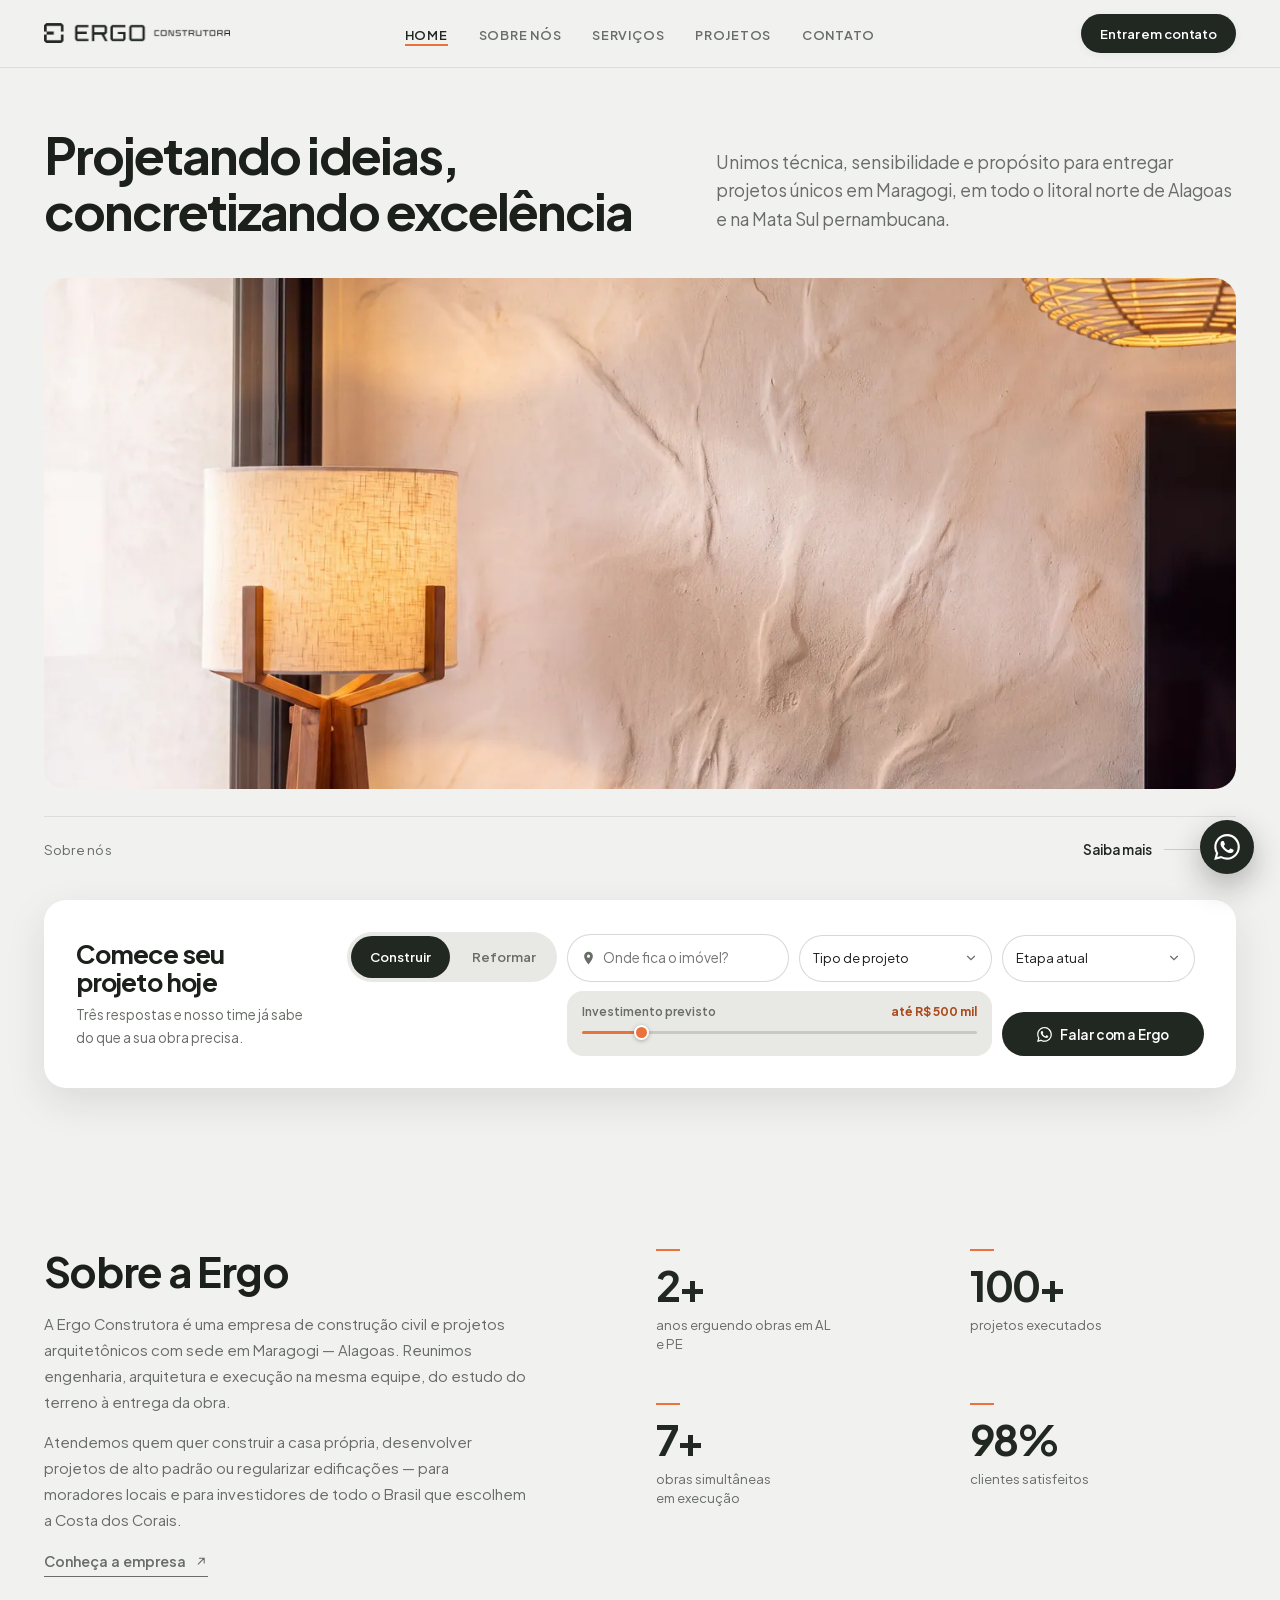
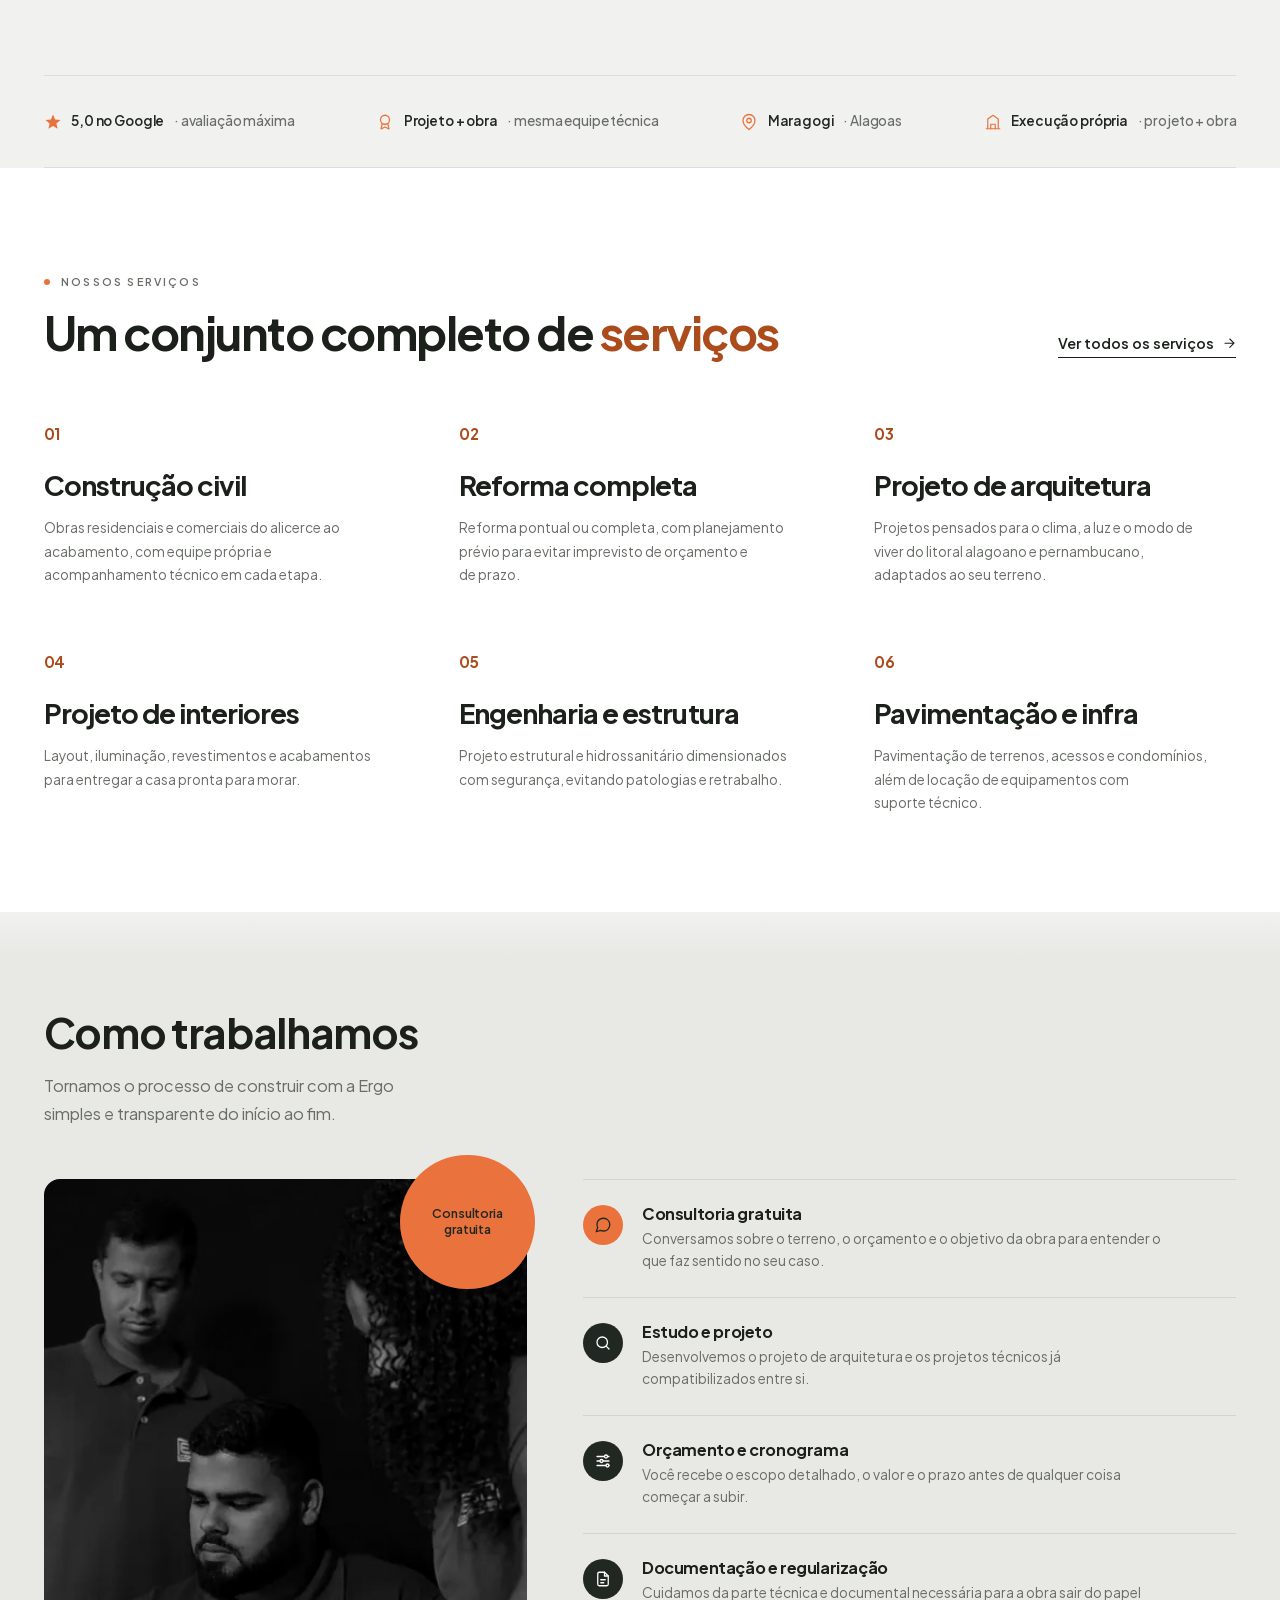
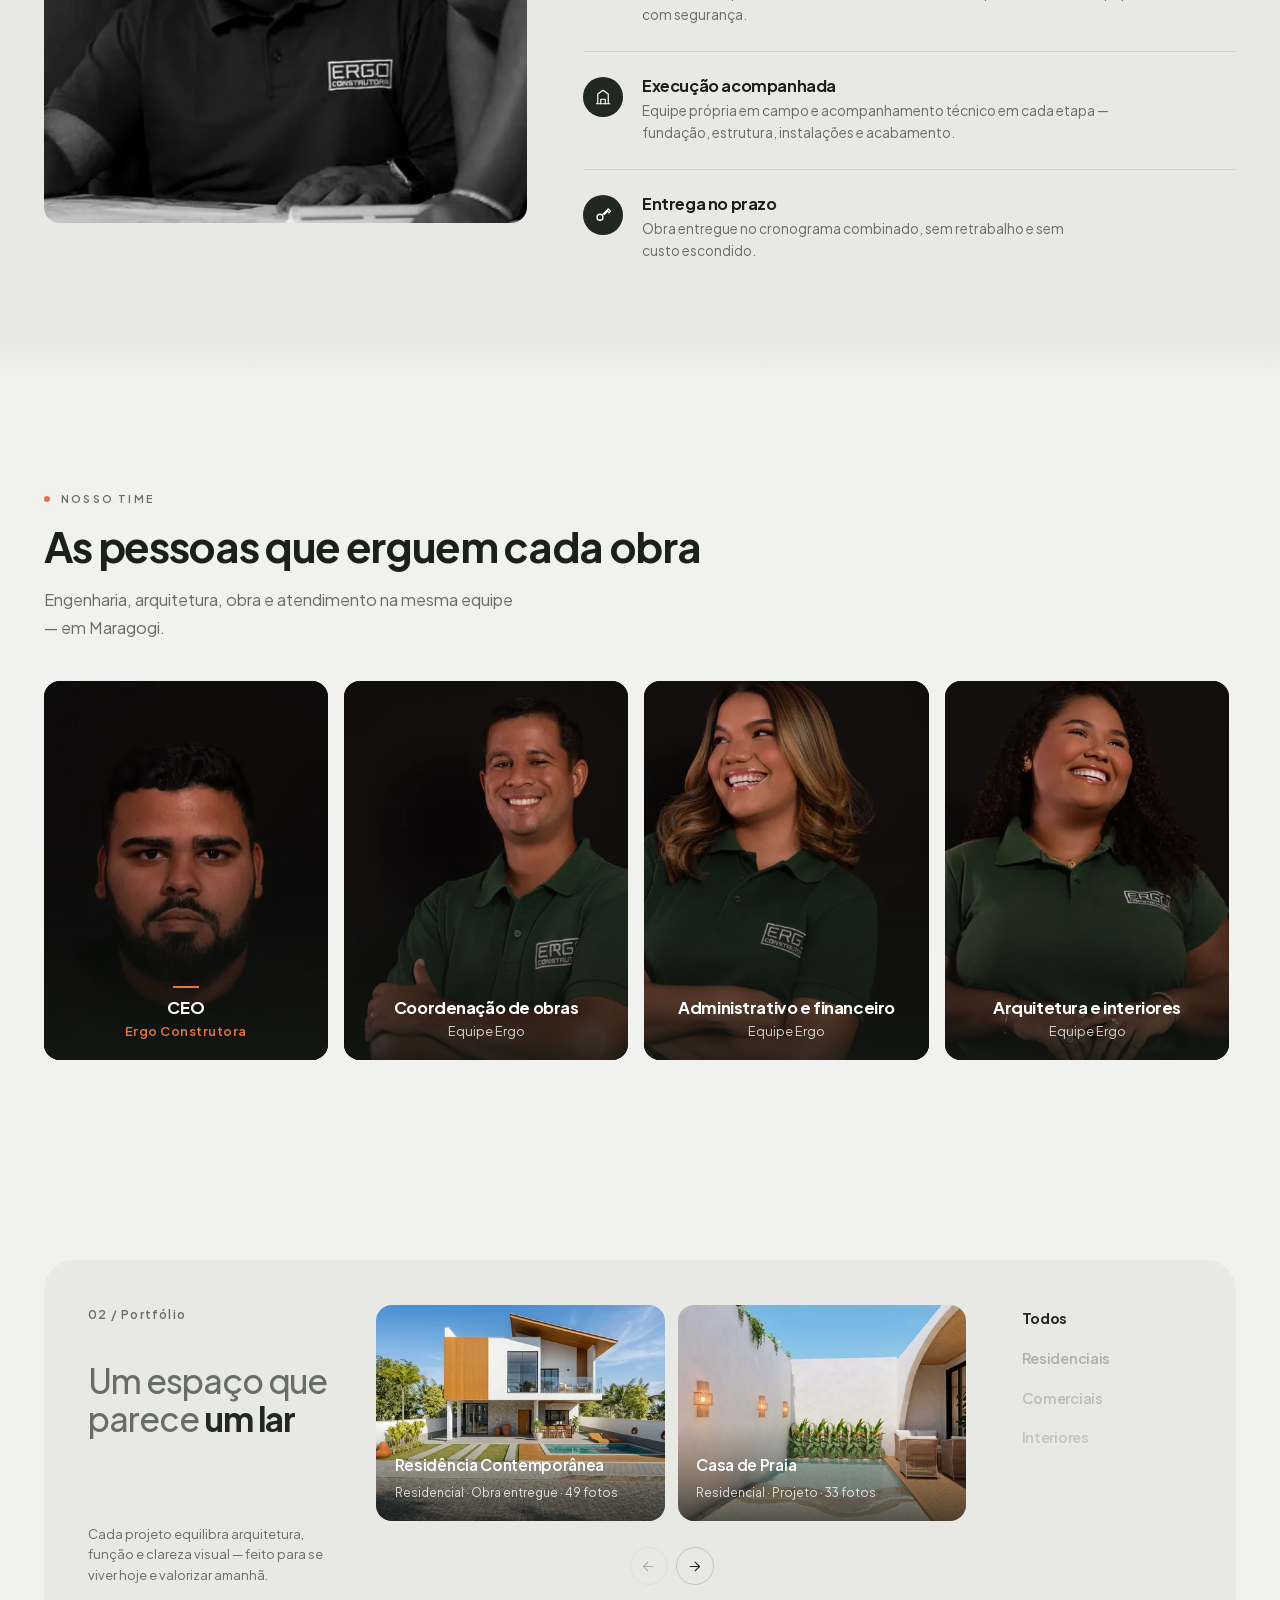
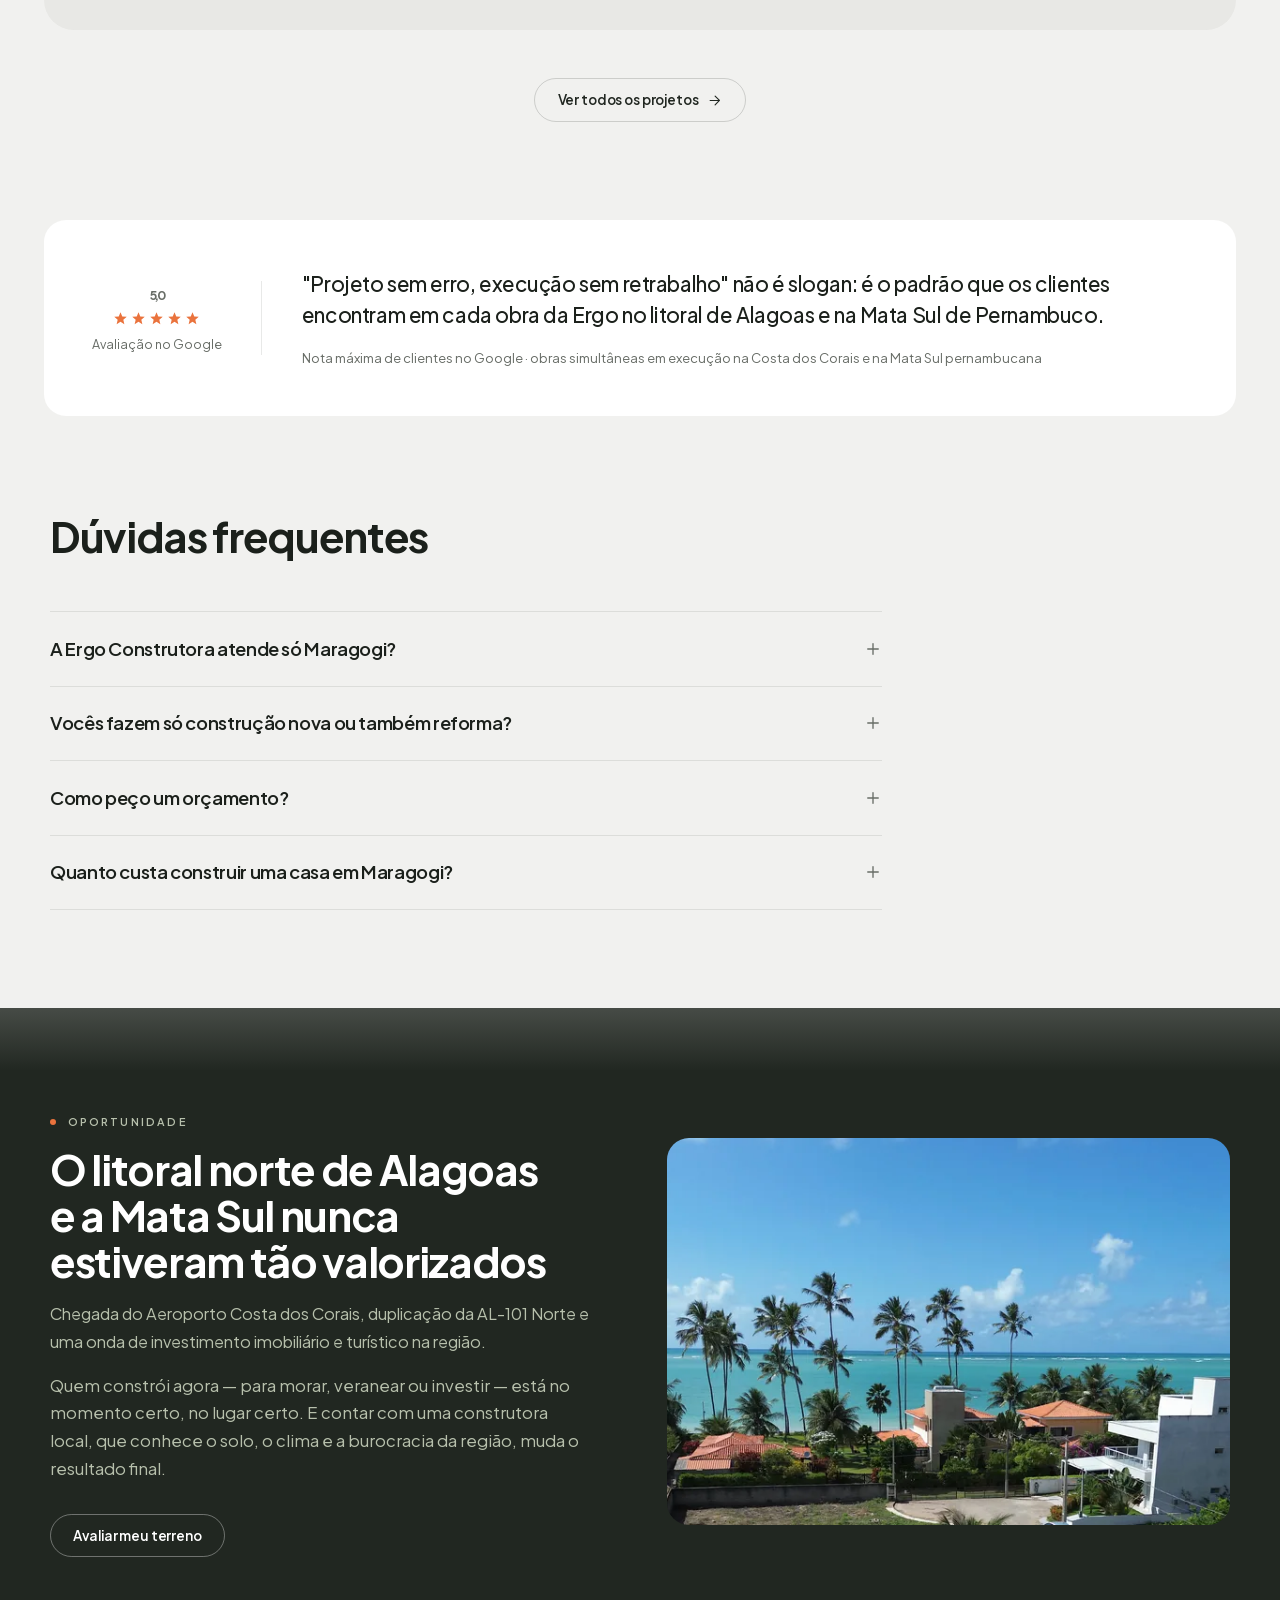
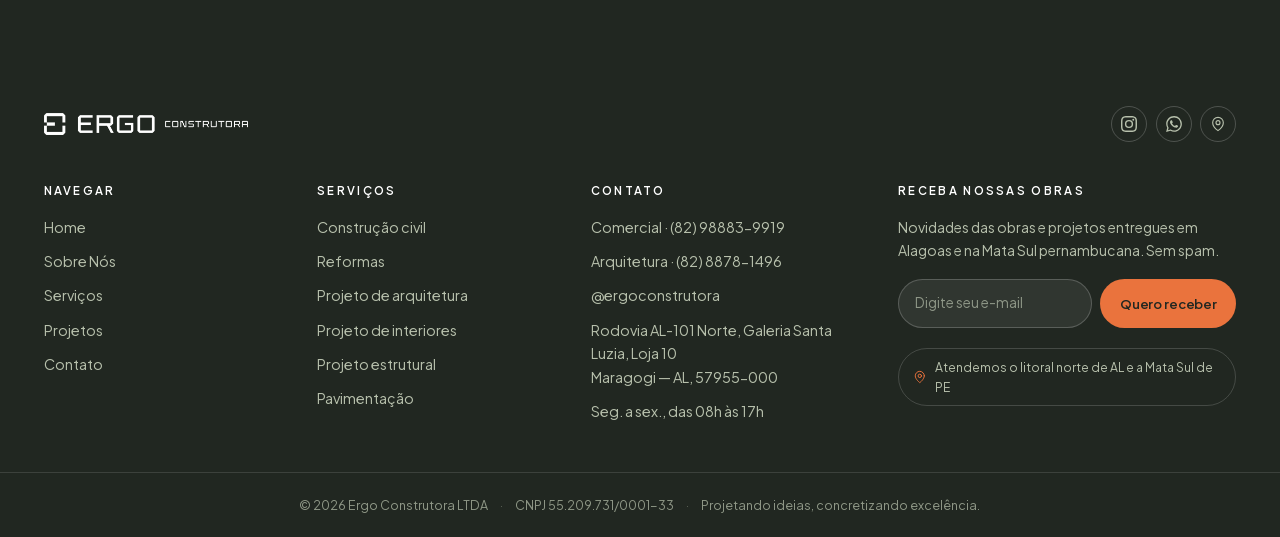
==== commit 803dd6dd: "Atualiza endereço para Rodovia AL-101 Norte, Galeria Santa Luzia, Loja 10 Co-Authored-By: Claude Opu" ====
--- a/site/index.html
+++ b/site/index.html
@@ -55,14 +55,13 @@
         "currenciesAccepted": "BRL",
         "address": {
           "@type": "PostalAddress",
-          "streetAddress": "R. Dourado, Barra Grande",
+          "streetAddress": "Rodovia AL-101 Norte, Galeria Santa Luzia, Loja 10",
           "addressLocality": "Maragogi",
           "addressRegion": "AL",
           "postalCode": "57955-000",
           "addressCountry": "BR"
         },
-        "geo": { "@type": "GeoCoordinates", "latitude": -8.9846244, "longitude": -35.1926247 },
-        "hasMap": "https://www.google.com/maps/place/Ergo+Construtora/@-8.9846244,-35.1926247,17z",
+        "hasMap": "https://www.google.com/maps/search/?api=1&query=Galeria+Santa+Luzia%2C+Rodovia+AL-101+Norte%2C+Maragogi+-+AL",
         "openingHoursSpecification": [{
           "@type": "OpeningHoursSpecification",
           "dayOfWeek": ["Monday", "Tuesday", "Wednesday", "Thursday", "Friday"],
@@ -109,7 +108,7 @@
           {
             "@type": "Question",
             "name": "A Ergo Construtora atende só Maragogi?",
-            "acceptedAnswer": { "@type": "Answer", "text": "Nossa base é em Barra Grande, Maragogi - AL, e atuamos em toda a região do litoral norte de Alagoas e da Mata Sul pernambucana / Costa dos Corais, atendendo moradores locais e investidores de fora do estado." }
+            "acceptedAnswer": { "@type": "Answer", "text": "Nossa sede fica em Maragogi - AL, na Rodovia AL-101 Norte, e atuamos em toda a região do litoral norte de Alagoas e da Mata Sul pernambucana / Costa dos Corais, atendendo moradores locais e investidores de fora do estado." }
           },
           {
             "@type": "Question",
@@ -202,7 +201,7 @@
     </nav>
     <div class="mobile-menu__meta">
       <a href="tel:+5582988839919">(82) 98883-9919</a>
-      <span>R. Dourado, Barra Grande — Maragogi/AL</span>
+      <span>Rod. AL-101 Norte, Galeria Santa Luzia, Loja 10 — Maragogi/AL</span>
       <span>Seg. a sex., 08h às 17h</span>
     </div>
   </div>
@@ -296,7 +295,7 @@
           <div class="about">
             <div class="about__text" data-reveal>
               <h2>Sobre a Ergo</h2>
-              <p class="mt-1">A Ergo Construtora é uma empresa de construção civil e projetos arquitetônicos com sede em Barra Grande, Maragogi — Alagoas. Reunimos engenharia, arquitetura e execução na mesma equipe, do estudo do terreno à entrega da obra.</p>
+              <p class="mt-1">A Ergo Construtora é uma empresa de construção civil e projetos arquitetônicos com sede em Maragogi — Alagoas. Reunimos engenharia, arquitetura e execução na mesma equipe, do estudo do terreno à entrega da obra.</p>
               <p>Atendemos quem quer construir a casa própria, desenvolver projetos de alto padrão ou regularizar edificações — para moradores locais e para investidores de todo o Brasil que escolhem a Costa dos Corais.</p>
               <p class="mt-1"><a class="link-u" href="sobre-nos.html">Conheça a empresa <svg aria-hidden="true"><use href="#i-arrow-up"></use></svg></a></p>
             </div>
@@ -329,7 +328,7 @@
           <div class="creds" data-stagger>
             <p class="cred"><svg aria-hidden="true"><use href="#i-star"></use></svg> 5,0 no Google <span>· avaliação máxima</span></p>
             <p class="cred"><svg aria-hidden="true"><use href="#i-award"></use></svg> Projeto + obra <span>· mesma equipe técnica</span></p>
-            <p class="cred"><svg aria-hidden="true"><use href="#i-pin"></use></svg> Barra Grande <span>· Maragogi/AL</span></p>
+            <p class="cred"><svg aria-hidden="true"><use href="#i-pin"></use></svg> Maragogi <span>· Alagoas</span></p>
             <p class="cred"><svg aria-hidden="true"><use href="#i-obra"></use></svg> Execução própria <span>· projeto + obra</span></p>
           </div>
         </div>
@@ -454,7 +453,7 @@
               <div>
                 <p class="eyebrow">Nosso time</p>
                 <h2 class="mw-46">As pessoas que erguem cada obra</h2>
-                <p class="lead mt-1" style="max-width:44ch">Engenharia, arquitetura, obra e atendimento na mesma equipe — em Barra Grande, Maragogi.</p>
+                <p class="lead mt-1" style="max-width:44ch">Engenharia, arquitetura, obra e atendimento na mesma equipe — em Maragogi.</p>
               </div>
               <div class="cat__nav" style="margin-top:0">
                 <button type="button" data-carousel-prev aria-label="Ver integrantes anteriores"><svg aria-hidden="true"><use href="#i-left"></use></svg></button>
@@ -579,7 +578,7 @@
                 <svg aria-hidden="true"><use href="#i-plus"></use></svg>
               </button>
               <div class="faq__a" id="faq-1" role="region" aria-labelledby="faq-b1">
-                <div><p>Nossa base é em Barra Grande, Maragogi - AL, e atuamos em toda a região do litoral norte de Alagoas e da Mata Sul pernambucana / Costa dos Corais, atendendo moradores locais e investidores de fora do estado.</p></div>
+                <div><p>Nossa sede fica em Maragogi - AL, na Rodovia AL-101 Norte, e atuamos em toda a região do litoral norte de Alagoas e da Mata Sul pernambucana / Costa dos Corais, atendendo moradores locais e investidores de fora do estado.</p></div>
               </div>
             </div>
             <div class="faq__item">
@@ -643,7 +642,7 @@
           <div class="footer__social">
             <a href="https://www.instagram.com/ergoconstrutora/" target="_blank" rel="noopener" aria-label="Instagram da Ergo Construtora"><svg aria-hidden="true"><use href="#i-ig"></use></svg></a>
             <a href="https://wa.me/5582988839919" target="_blank" rel="noopener" aria-label="WhatsApp da Ergo Construtora"><svg aria-hidden="true"><use href="#i-wa"></use></svg></a>
-            <a href="https://www.google.com/maps/place/Ergo+Construtora/@-8.9846244,-35.1926247,17z" target="_blank" rel="noopener" aria-label="Ergo Construtora no Google Maps"><svg aria-hidden="true"><use href="#i-pin"></use></svg></a>
+            <a href="https://www.google.com/maps/search/?api=1&amp;query=Galeria+Santa+Luzia%2C+Rodovia+AL-101+Norte%2C+Maragogi+-+AL" target="_blank" rel="noopener" aria-label="Ergo Construtora no Google Maps"><svg aria-hidden="true"><use href="#i-pin"></use></svg></a>
           </div>
         </div>
 
@@ -675,7 +674,7 @@
               <li><a href="https://wa.me/5582988839919" target="_blank" rel="noopener">Comercial · (82) 98883-9919</a></li>
               <li><a href="https://wa.me/558288781496" target="_blank" rel="noopener">Arquitetura · (82) 8878-1496</a></li>
               <li><a href="https://www.instagram.com/ergoconstrutora/" target="_blank" rel="noopener">@ergoconstrutora</a></li>
-              <li><a href="https://www.google.com/maps/place/Ergo+Construtora/@-8.9846244,-35.1926247,17z" target="_blank" rel="noopener">R. Dourado, Barra Grande<br>Maragogi — AL, 57955-000</a></li>
+              <li><a href="https://www.google.com/maps/search/?api=1&amp;query=Galeria+Santa+Luzia%2C+Rodovia+AL-101+Norte%2C+Maragogi+-+AL" target="_blank" rel="noopener">Rodovia AL-101 Norte, Galeria Santa Luzia, Loja 10<br>Maragogi — AL, 57955-000</a></li>
               <li>Seg. a sex., das 08h às 17h</li>
             </ul>
           </div>
